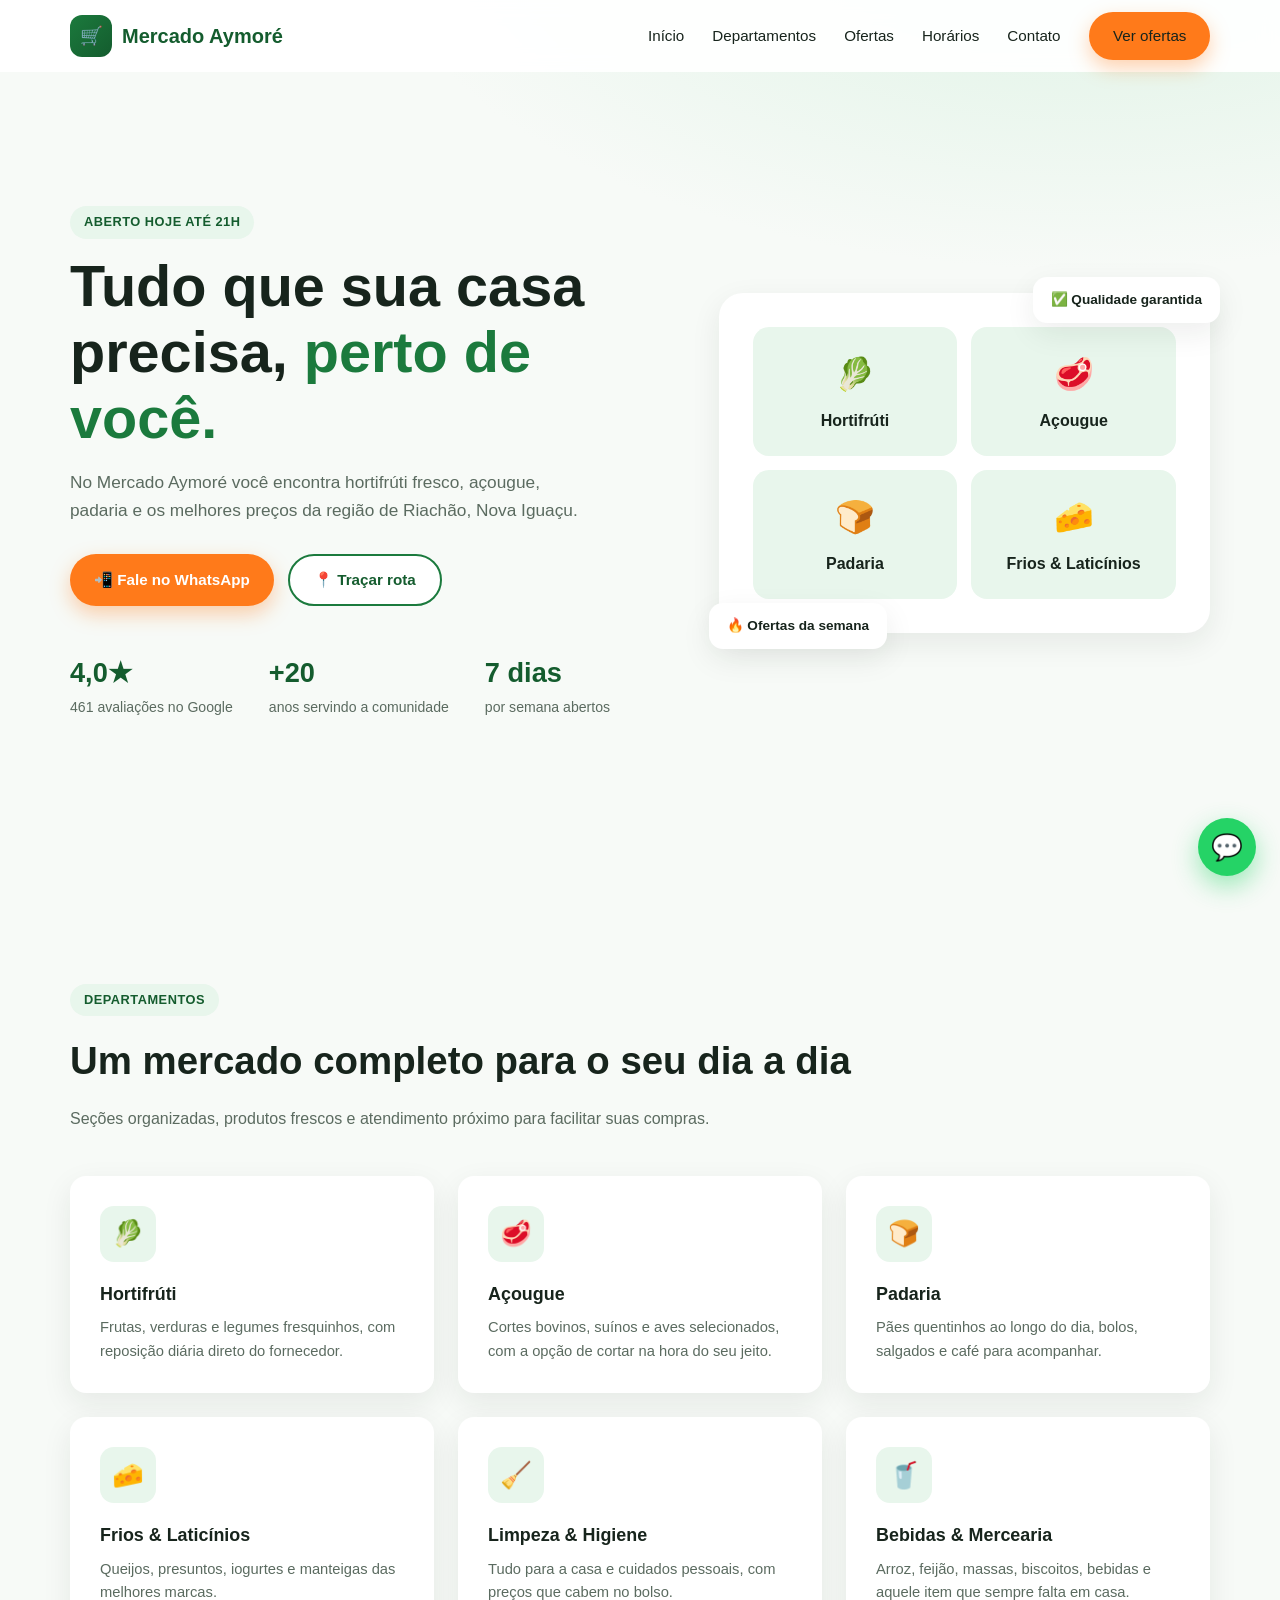
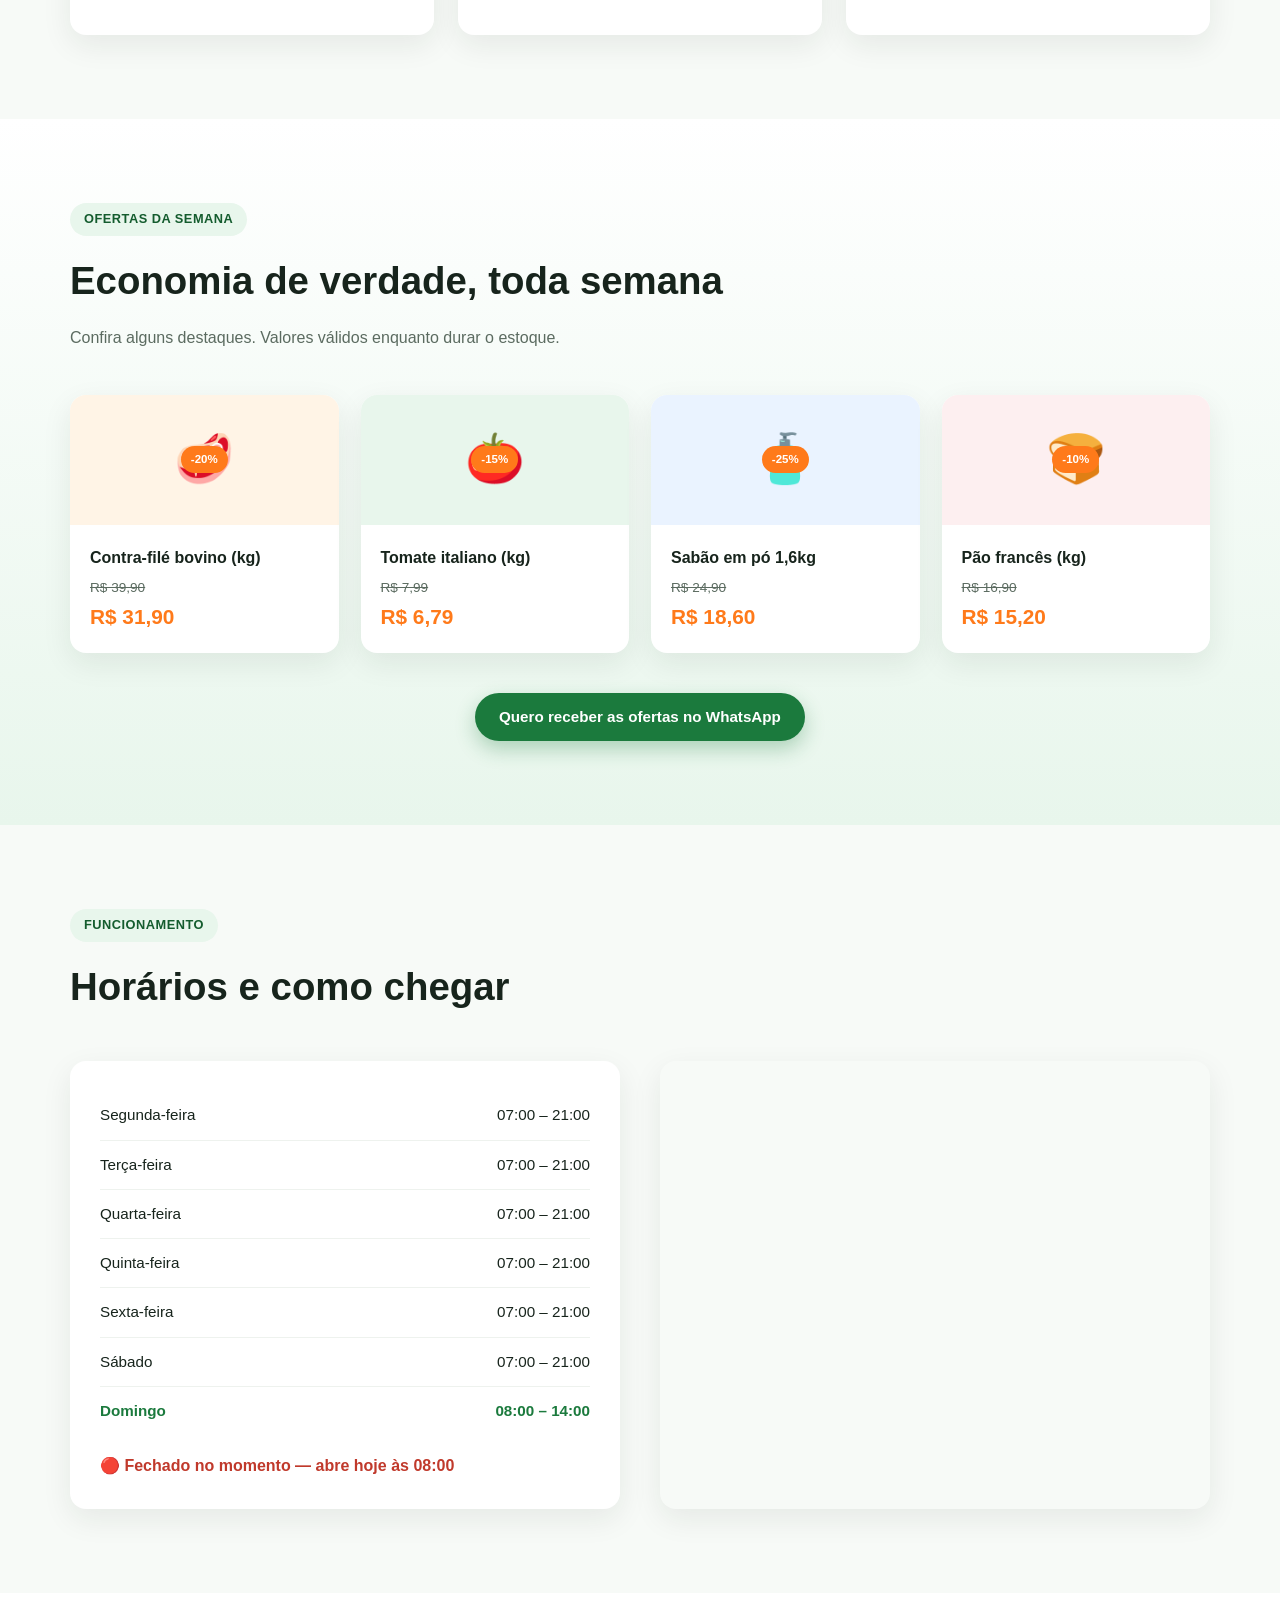
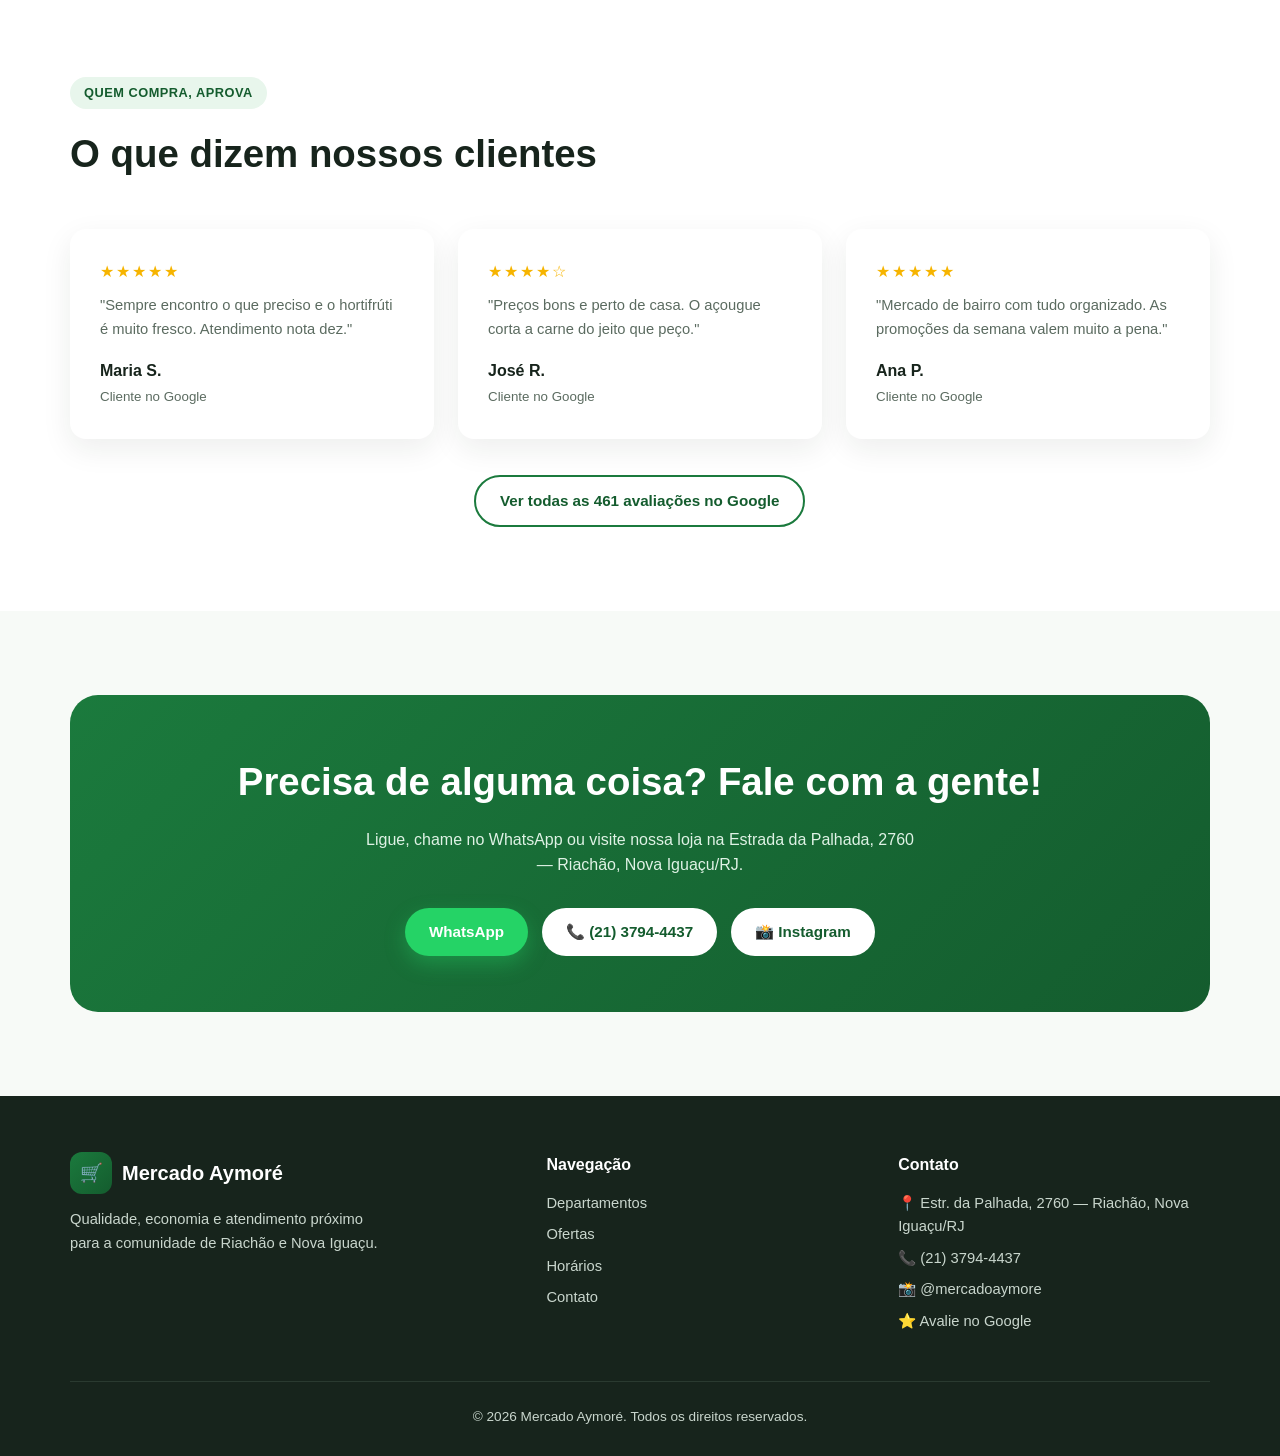
==== index.html @ 01524c61 "Add files via upload" ====
<!DOCTYPE html>
<html lang="pt-BR">
<head>
<meta charset="UTF-8">
<meta name="viewport" content="width=device-width, initial-scale=1.0">
<title>Mercado Aymoré — Qualidade e economia em Nova Iguaçu</title>
<meta name="description" content="Mercado Aymoré em Nova Iguaçu, RJ. Ofertas, hortifrúti fresco, açougue, padaria e muito mais. Estr. da Palhada, 2760 - Riachão.">

<style type="text/css">@font-face {font-family:'Poppins';font-style:normal;font-weight:400;src:url(/cf-fonts/s/poppins/5.2.7/devanagari/400/normal.woff2);unicode-range:U+0900-097F,U+1CD0-1CF9,U+200C-200D,U+20A8,U+20B9,U+20F0,U+25CC,U+A830-A839,U+A8E0-A8FF,U+11B00-11B09;font-display:swap;}@font-face {font-family:'Poppins';font-style:normal;font-weight:400;src:url(/cf-fonts/s/poppins/5.2.7/latin-ext/400/normal.woff2);unicode-range:U+0100-02BA,U+02BD-02C5,U+02C7-02CC,U+02CE-02D7,U+02DD-02FF,U+0304,U+0308,U+0329,U+1D00-1DBF,U+1E00-1E9F,U+1EF2-1EFF,U+2020,U+20A0-20AB,U+20AD-20C0,U+2113,U+2C60-2C7F,U+A720-A7FF;font-display:swap;}@font-face {font-family:'Poppins';font-style:normal;font-weight:400;src:url(/cf-fonts/s/poppins/5.2.7/latin/400/normal.woff2);unicode-range:U+0000-00FF,U+0131,U+0152-0153,U+02BB-02BC,U+02C6,U+02DA,U+02DC,U+0304,U+0308,U+0329,U+2000-206F,U+20AC,U+2122,U+2191,U+2193,U+2212,U+2215,U+FEFF,U+FFFD;font-display:swap;}@font-face {font-family:'Poppins';font-style:normal;font-weight:500;src:url(/cf-fonts/s/poppins/5.2.7/latin-ext/500/normal.woff2);unicode-range:U+0100-02BA,U+02BD-02C5,U+02C7-02CC,U+02CE-02D7,U+02DD-02FF,U+0304,U+0308,U+0329,U+1D00-1DBF,U+1E00-1E9F,U+1EF2-1EFF,U+2020,U+20A0-20AB,U+20AD-20C0,U+2113,U+2C60-2C7F,U+A720-A7FF;font-display:swap;}@font-face {font-family:'Poppins';font-style:normal;font-weight:500;src:url(/cf-fonts/s/poppins/5.2.7/devanagari/500/normal.woff2);unicode-range:U+0900-097F,U+1CD0-1CF9,U+200C-200D,U+20A8,U+20B9,U+20F0,U+25CC,U+A830-A839,U+A8E0-A8FF,U+11B00-11B09;font-display:swap;}@font-face {font-family:'Poppins';font-style:normal;font-weight:500;src:url(/cf-fonts/s/poppins/5.2.7/latin/500/normal.woff2);unicode-range:U+0000-00FF,U+0131,U+0152-0153,U+02BB-02BC,U+02C6,U+02DA,U+02DC,U+0304,U+0308,U+0329,U+2000-206F,U+20AC,U+2122,U+2191,U+2193,U+2212,U+2215,U+FEFF,U+FFFD;font-display:swap;}@font-face {font-family:'Poppins';font-style:normal;font-weight:600;src:url(/cf-fonts/s/poppins/5.2.7/devanagari/600/normal.woff2);unicode-range:U+0900-097F,U+1CD0-1CF9,U+200C-200D,U+20A8,U+20B9,U+20F0,U+25CC,U+A830-A839,U+A8E0-A8FF,U+11B00-11B09;font-display:swap;}@font-face {font-family:'Poppins';font-style:normal;font-weight:600;src:url(/cf-fonts/s/poppins/5.2.7/latin/600/normal.woff2);unicode-range:U+0000-00FF,U+0131,U+0152-0153,U+02BB-02BC,U+02C6,U+02DA,U+02DC,U+0304,U+0308,U+0329,U+2000-206F,U+20AC,U+2122,U+2191,U+2193,U+2212,U+2215,U+FEFF,U+FFFD;font-display:swap;}@font-face {font-family:'Poppins';font-style:normal;font-weight:600;src:url(/cf-fonts/s/poppins/5.2.7/latin-ext/600/normal.woff2);unicode-range:U+0100-02BA,U+02BD-02C5,U+02C7-02CC,U+02CE-02D7,U+02DD-02FF,U+0304,U+0308,U+0329,U+1D00-1DBF,U+1E00-1E9F,U+1EF2-1EFF,U+2020,U+20A0-20AB,U+20AD-20C0,U+2113,U+2C60-2C7F,U+A720-A7FF;font-display:swap;}@font-face {font-family:'Poppins';font-style:normal;font-weight:700;src:url(/cf-fonts/s/poppins/5.2.7/devanagari/700/normal.woff2);unicode-range:U+0900-097F,U+1CD0-1CF9,U+200C-200D,U+20A8,U+20B9,U+20F0,U+25CC,U+A830-A839,U+A8E0-A8FF,U+11B00-11B09;font-display:swap;}@font-face {font-family:'Poppins';font-style:normal;font-weight:700;src:url(/cf-fonts/s/poppins/5.2.7/latin/700/normal.woff2);unicode-range:U+0000-00FF,U+0131,U+0152-0153,U+02BB-02BC,U+02C6,U+02DA,U+02DC,U+0304,U+0308,U+0329,U+2000-206F,U+20AC,U+2122,U+2191,U+2193,U+2212,U+2215,U+FEFF,U+FFFD;font-display:swap;}@font-face {font-family:'Poppins';font-style:normal;font-weight:700;src:url(/cf-fonts/s/poppins/5.2.7/latin-ext/700/normal.woff2);unicode-range:U+0100-02BA,U+02BD-02C5,U+02C7-02CC,U+02CE-02D7,U+02DD-02FF,U+0304,U+0308,U+0329,U+1D00-1DBF,U+1E00-1E9F,U+1EF2-1EFF,U+2020,U+20A0-20AB,U+20AD-20C0,U+2113,U+2C60-2C7F,U+A720-A7FF;font-display:swap;}@font-face {font-family:'Poppins';font-style:normal;font-weight:800;src:url(/cf-fonts/s/poppins/5.2.7/latin-ext/800/normal.woff2);unicode-range:U+0100-02BA,U+02BD-02C5,U+02C7-02CC,U+02CE-02D7,U+02DD-02FF,U+0304,U+0308,U+0329,U+1D00-1DBF,U+1E00-1E9F,U+1EF2-1EFF,U+2020,U+20A0-20AB,U+20AD-20C0,U+2113,U+2C60-2C7F,U+A720-A7FF;font-display:swap;}@font-face {font-family:'Poppins';font-style:normal;font-weight:800;src:url(/cf-fonts/s/poppins/5.2.7/latin/800/normal.woff2);unicode-range:U+0000-00FF,U+0131,U+0152-0153,U+02BB-02BC,U+02C6,U+02DA,U+02DC,U+0304,U+0308,U+0329,U+2000-206F,U+20AC,U+2122,U+2191,U+2193,U+2212,U+2215,U+FEFF,U+FFFD;font-display:swap;}@font-face {font-family:'Poppins';font-style:normal;font-weight:800;src:url(/cf-fonts/s/poppins/5.2.7/devanagari/800/normal.woff2);unicode-range:U+0900-097F,U+1CD0-1CF9,U+200C-200D,U+20A8,U+20B9,U+20F0,U+25CC,U+A830-A839,U+A8E0-A8FF,U+11B00-11B09;font-display:swap;}</style>
<style>
:root{
  --green:#1b7a3d; --green-dark:#145c2e; --green-light:#e8f6ec;
  --orange:#ff7a1a; --dark:#17241c; --muted:#5b6b60; --bg:#f7faf7;
  --card:#ffffff; --radius:16px; --shadow:0 10px 30px rgba(23,36,28,.08);
}
*{margin:0;padding:0;box-sizing:border-box}
html{scroll-behavior:smooth}
body{font-family:'Poppins',sans-serif;background:var(--bg);color:var(--dark);line-height:1.6}
img{max-width:100%;display:block}
a{text-decoration:none;color:inherit}
.container{width:min(1140px,92%);margin:0 auto}
section{padding:84px 0}
.tag{display:inline-block;background:var(--green-light);color:var(--green-dark);font-weight:600;font-size:.8rem;letter-spacing:.5px;text-transform:uppercase;padding:6px 14px;border-radius:999px;margin-bottom:14px}
h2{font-size:clamp(1.7rem,3.2vw,2.4rem);font-weight:700;margin-bottom:14px}
.lead{color:var(--muted);max-width:640px}

/* ===== Header ===== */
header{position:fixed;inset:0 0 auto;z-index:100;background:rgba(255,255,255,.92);backdrop-filter:blur(10px);transition:box-shadow .3s}
header.scrolled{box-shadow:0 4px 20px rgba(0,0,0,.08)}
.nav{display:flex;align-items:center;justify-content:space-between;height:72px}
.logo{display:flex;align-items:center;gap:10px;font-weight:800;font-size:1.25rem;color:var(--green-dark)}
.logo .badge{width:42px;height:42px;border-radius:12px;background:linear-gradient(135deg,var(--green),var(--green-dark));display:grid;place-items:center;color:#fff;font-size:1.15rem}
.nav-links{display:flex;gap:28px;align-items:center}
.nav-links a{font-weight:500;color:var(--dark);position:relative;font-size:.95rem}
.nav-links a::after{content:'';position:absolute;left:0;bottom:-6px;width:0;height:2px;background:var(--orange);transition:width .3s}
.nav-links a:hover::after{width:100%}
.btn{display:inline-flex;align-items:center;gap:8px;padding:12px 24px;border-radius:999px;font-weight:600;font-size:.95rem;border:none;cursor:pointer;transition:transform .25s,box-shadow .25s;will-change:transform}
.btn:hover{transform:translateY(-2px)}
.btn:active{transform:translateY(0) scale(.97)}
.btn-primary{background:var(--orange);color:#fff;box-shadow:0 8px 20px rgba(255,122,26,.35)}
.btn-primary:hover{box-shadow:0 12px 26px rgba(255,122,26,.45)}
.btn-green{background:var(--green);color:#fff;box-shadow:0 8px 20px rgba(27,122,61,.3)}
.btn-outline{border:2px solid var(--green);color:var(--green-dark);background:#fff}
.menu-toggle{display:none;background:none;border:none;font-size:1.6rem;cursor:pointer;color:var(--green-dark)}

/* ===== Hero ===== */
.hero{min-height:100vh;display:flex;align-items:center;padding-top:110px;background:radial-gradient(1200px 600px at 85% -10%,#dcf2e3 0%,transparent 60%),var(--bg)}
.hero-grid{display:grid;grid-template-columns:1.1fr .9fr;gap:48px;align-items:center}
.hero h1{font-size:clamp(2.2rem,4.6vw,3.6rem);font-weight:800;line-height:1.15;margin-bottom:18px}
.hero h1 span{color:var(--green)}
.hero p{color:var(--muted);font-size:1.08rem;max-width:520px;margin-bottom:30px}
.hero-actions{display:flex;gap:14px;flex-wrap:wrap}
.hero-stats{display:flex;gap:36px;margin-top:44px;flex-wrap:wrap}
.stat strong{font-size:1.7rem;color:var(--green-dark);display:block}
.stat span{color:var(--muted);font-size:.88rem}
.hero-visual{position:relative}
.hero-card{background:var(--card);border-radius:24px;box-shadow:var(--shadow);padding:34px;animation:float 5s ease-in-out infinite}
.hero-card .mini-grid{display:grid;grid-template-columns:1fr 1fr;gap:14px}
.tile{border-radius:16px;padding:22px 18px;text-align:center;font-weight:600;background:var(--green-light)}
.tile .emoji{font-size:2rem;display:block;margin-bottom:8px}
.float-badge{position:absolute;background:#fff;border-radius:14px;box-shadow:var(--shadow);padding:12px 18px;font-weight:600;font-size:.85rem;display:flex;gap:8px;align-items:center}
.fb1{top:-16px;right:-10px;animation:float 6s ease-in-out infinite reverse}
.fb2{bottom:-16px;left:-10px;animation:float 7s ease-in-out infinite}
@keyframes float{0%,100%{transform:translateY(0)}50%{transform:translateY(-12px)}}

/* ===== Cards genéricos ===== */
.grid-3{display:grid;grid-template-columns:repeat(3,1fr);gap:24px;margin-top:44px}
.grid-4{display:grid;grid-template-columns:repeat(4,1fr);gap:22px;margin-top:44px}
.card{background:var(--card);border-radius:var(--radius);box-shadow:var(--shadow);padding:30px;transition:transform .3s,box-shadow .3s}
.card:hover{transform:translateY(-8px);box-shadow:0 18px 40px rgba(23,36,28,.12)}
.card .icon{width:56px;height:56px;border-radius:14px;background:var(--green-light);display:grid;place-items:center;font-size:1.6rem;margin-bottom:18px}
.card h3{font-size:1.12rem;margin-bottom:8px}
.card p{color:var(--muted);font-size:.92rem}

/* ===== Ofertas ===== */
.ofertas{background:linear-gradient(180deg,#fff, var(--green-light))}
.oferta-card{background:#fff;border-radius:var(--radius);box-shadow:var(--shadow);overflow:hidden;transition:transform .3s}
.oferta-card:hover{transform:translateY(-8px)}
.oferta-top{height:130px;display:grid;place-items:center;font-size:3rem}
.oferta-body{padding:20px}
.oferta-body h3{font-size:1rem;margin-bottom:4px}
.oferta-body .old{color:var(--muted);text-decoration:line-through;font-size:.85rem}
.oferta-body .new{color:var(--orange);font-weight:800;font-size:1.3rem}
.pill{position:absolute;margin:12px;background:var(--orange);color:#fff;font-size:.72rem;font-weight:700;padding:4px 10px;border-radius:999px}

/* ===== Horários / info ===== */
.info-wrap{display:grid;grid-template-columns:1fr 1fr;gap:40px;align-items:start;margin-top:44px}
.hours{background:var(--card);border-radius:var(--radius);box-shadow:var(--shadow);padding:30px}
.hours li{display:flex;justify-content:space-between;padding:12px 0;border-bottom:1px solid #eef2ee;list-style:none;font-size:.95rem}
.hours li:last-child{border:none}
.hours .today{color:var(--green);font-weight:700}
.map-box{border-radius:var(--radius);overflow:hidden;box-shadow:var(--shadow);height:100%;min-height:320px}
.map-box iframe{width:100%;height:100%;min-height:320px;border:0}

/* ===== Depoimentos ===== */
.stars{color:#f6b400;letter-spacing:2px}

/* ===== Contato / CTA ===== */
.cta{background:linear-gradient(135deg,var(--green),var(--green-dark));border-radius:28px;color:#fff;padding:56px 48px;text-align:center}
.cta h2{color:#fff}
.cta p{color:#dff2e5;max-width:560px;margin:0 auto 30px}
.contact-grid{display:flex;gap:14px;justify-content:center;flex-wrap:wrap}
.btn-white{background:#fff;color:var(--green-dark)}
.btn-wa{background:#25d366;color:#fff;box-shadow:0 8px 20px rgba(37,211,102,.35)}

/* ===== Footer ===== */
footer{background:var(--dark);color:#c9d6cd;padding:56px 0 28px}
.foot-grid{display:grid;grid-template-columns:1.4fr 1fr 1fr;gap:40px;margin-bottom:40px}
footer h4{color:#fff;margin-bottom:14px;font-size:1rem}
footer li{list-style:none;margin-bottom:8px;font-size:.92rem}
footer a:hover{color:#fff}
.copy{border-top:1px solid #2a3a30;padding-top:24px;text-align:center;font-size:.85rem}

/* ===== WhatsApp flutuante ===== */
.wa-float{position:fixed;bottom:24px;right:24px;width:58px;height:58px;border-radius:50%;background:#25d366;color:#fff;display:grid;place-items:center;font-size:1.6rem;box-shadow:0 10px 26px rgba(37,211,102,.45);z-index:90;transition:transform .25s}
.wa-float:hover{transform:scale(1.1)}

/* ===== Animações de entrada ===== */
.reveal{opacity:0;transform:translateY(30px);transition:opacity .7s ease,transform .7s ease}
.reveal.visible{opacity:1;transform:none}
.reveal[data-delay="1"]{transition-delay:.12s}
.reveal[data-delay="2"]{transition-delay:.24s}
.reveal[data-delay="3"]{transition-delay:.36s}

/* ===== Responsivo ===== */
@media(max-width:900px){
  .hero-grid,.info-wrap{grid-template-columns:1fr}
  .grid-3{grid-template-columns:1fr 1fr}
  .grid-4{grid-template-columns:1fr 1fr}
  .foot-grid{grid-template-columns:1fr}
  .nav-links{position:fixed;top:72px;right:0;flex-direction:column;background:#fff;width:min(300px,80%);padding:24px;gap:18px;box-shadow:var(--shadow);border-radius:0 0 0 18px;transform:translateX(110%);transition:transform .35s;align-items:flex-start}
  .nav-links.open{transform:none}
  .menu-toggle{display:block}
}
@media(max-width:560px){.grid-3,.grid-4{grid-template-columns:1fr}}
</style>
</head>
<body>

<!-- ===== Header ===== -->
<header id="header">
  <div class="container nav">
    <a class="logo" href="#inicio"><span class="badge">🛒</span> Mercado Aymoré</a>
    <nav class="nav-links" id="navLinks">
      <a href="#inicio">Início</a>
      <a href="#departamentos">Departamentos</a>
      <a href="#ofertas">Ofertas</a>
      <a href="#horarios">Horários</a>
      <a href="#contato">Contato</a>
      <a class="btn btn-primary" href="#ofertas">Ver ofertas</a>
    </nav>
    <button class="menu-toggle" id="menuToggle" aria-label="Abrir menu">☰</button>
  </div>
</header>

<!-- ===== Hero ===== -->
<section class="hero" id="inicio">
  <div class="container hero-grid">
    <div class="reveal visible">
      <span class="tag">Aberto hoje até 21h</span>
      <h1>Tudo que sua casa precisa, <span>perto de você.</span></h1>
      <p>No Mercado Aymoré você encontra hortifrúti fresco, açougue, padaria e os melhores preços da região de Riachão, Nova Iguaçu.</p>
      <div class="hero-actions">
        <a class="btn btn-primary" href="https://wa.me/552137944437" target="_blank" rel="noopener">📲 Fale no WhatsApp</a>
        <a class="btn btn-outline" href="https://www.google.com/maps/dir/?api=1&destination=Estrada+da+Palhada,+2760+-+Riachão,+Nova+Iguaçu+-+RJ" target="_blank" rel="noopener">📍 Traçar rota</a>
      </div>
      <div class="hero-stats">
        <div class="stat"><strong>4,0★</strong><span>461 avaliações no Google</span></div>
        <div class="stat"><strong>+20</strong><span>anos servindo a comunidade</span></div>
        <div class="stat"><strong>7 dias</strong><span>por semana abertos</span></div>
      </div>
    </div>
    <div class="hero-visual reveal visible" data-delay="1">
      <div class="hero-card">
        <div class="mini-grid">
          <div class="tile"><span class="emoji">🥬</span>Hortifrúti</div>
          <div class="tile"><span class="emoji">🥩</span>Açougue</div>
          <div class="tile"><span class="emoji">🍞</span>Padaria</div>
          <div class="tile"><span class="emoji">🧀</span>Frios &amp; Laticínios</div>
        </div>
      </div>
      <div class="float-badge fb1">✅ Qualidade garantida</div>
      <div class="float-badge fb2">🔥 Ofertas da semana</div>
    </div>
  </div>
</section>

<!-- ===== Departamentos ===== -->
<section id="departamentos">
  <div class="container">
    <div class="reveal">
      <span class="tag">Departamentos</span>
      <h2>Um mercado completo para o seu dia a dia</h2>
      <p class="lead">Seções organizadas, produtos frescos e atendimento próximo para facilitar suas compras.</p>
    </div>
    <div class="grid-3">
      <div class="card reveal"><div class="icon">🥬</div><h3>Hortifrúti</h3><p>Frutas, verduras e legumes fresquinhos, com reposição diária direto do fornecedor.</p></div>
      <div class="card reveal" data-delay="1"><div class="icon">🥩</div><h3>Açougue</h3><p>Cortes bovinos, suínos e aves selecionados, com a opção de cortar na hora do seu jeito.</p></div>
      <div class="card reveal" data-delay="2"><div class="icon">🍞</div><h3>Padaria</h3><p>Pães quentinhos ao longo do dia, bolos, salgados e café para acompanhar.</p></div>
      <div class="card reveal"><div class="icon">🧀</div><h3>Frios &amp; Laticínios</h3><p>Queijos, presuntos, iogurtes e manteigas das melhores marcas.</p></div>
      <div class="card reveal" data-delay="1"><div class="icon">🧹</div><h3>Limpeza &amp; Higiene</h3><p>Tudo para a casa e cuidados pessoais, com preços que cabem no bolso.</p></div>
      <div class="card reveal" data-delay="2"><div class="icon">🥤</div><h3>Bebidas &amp; Mercearia</h3><p>Arroz, feijão, massas, biscoitos, bebidas e aquele item que sempre falta em casa.</p></div>
    </div>
  </div>
</section>

<!-- ===== Ofertas ===== -->
<section class="ofertas" id="ofertas">
  <div class="container">
    <div class="reveal">
      <span class="tag">Ofertas da semana</span>
      <h2>Economia de verdade, toda semana</h2>
      <p class="lead">Confira alguns destaques. Valores válidos enquanto durar o estoque.</p>
    </div>
    <div class="grid-4">
      <div class="oferta-card reveal">
        <div class="oferta-top" style="background:#fff4e6"><span class="pill">-20%</span>🥩</div>
        <div class="oferta-body"><h3>Contra-filé bovino (kg)</h3><span class="old">R$ 39,90</span><br><span class="new">R$ 31,90</span></div>
      </div>
      <div class="oferta-card reveal" data-delay="1">
        <div class="oferta-top" style="background:#e8f6ec"><span class="pill">-15%</span>🍅</div>
        <div class="oferta-body"><h3>Tomate italiano (kg)</h3><span class="old">R$ 7,99</span><br><span class="new">R$ 6,79</span></div>
      </div>
      <div class="oferta-card reveal" data-delay="2">
        <div class="oferta-top" style="background:#eaf3ff"><span class="pill">-25%</span>🧴</div>
        <div class="oferta-body"><h3>Sabão em pó 1,6kg</h3><span class="old">R$ 24,90</span><br><span class="new">R$ 18,60</span></div>
      </div>
      <div class="oferta-card reveal" data-delay="3">
        <div class="oferta-top" style="background:#fdeff0"><span class="pill">-10%</span>🍞</div>
        <div class="oferta-body"><h3>Pão francês (kg)</h3><span class="old">R$ 16,90</span><br><span class="new">R$ 15,20</span></div>
      </div>
    </div>
    <div style="text-align:center;margin-top:40px" class="reveal">
      <a class="btn btn-green" href="https://wa.me/552137944437?text=Ol%C3%A1!%20Quero%20receber%20as%20ofertas%20da%20semana%20do%20Mercado%20Aymor%C3%A9." target="_blank" rel="noopener">Quero receber as ofertas no WhatsApp</a>
    </div>
  </div>
</section>

<!-- ===== Horários e localização ===== -->
<section id="horarios">
  <div class="container">
    <div class="reveal">
      <span class="tag">Funcionamento</span>
      <h2>Horários e como chegar</h2>
    </div>
    <div class="info-wrap">
      <div class="hours reveal">
        <ul id="hoursList">
          <li data-day="1"><span>Segunda-feira</span><span>07:00 – 21:00</span></li>
          <li data-day="2"><span>Terça-feira</span><span>07:00 – 21:00</span></li>
          <li data-day="3"><span>Quarta-feira</span><span>07:00 – 21:00</span></li>
          <li data-day="4"><span>Quinta-feira</span><span>07:00 – 21:00</span></li>
          <li data-day="5"><span>Sexta-feira</span><span>07:00 – 21:00</span></li>
          <li data-day="6"><span>Sábado</span><span>07:00 – 21:00</span></li>
          <li data-day="0"><span>Domingo</span><span>08:00 – 14:00</span></li>
        </ul>
        <p id="openStatus" style="margin-top:18px;font-weight:600"></p>
      </div>
      <div class="map-box reveal" data-delay="1">
        <iframe loading="lazy" referrerpolicy="no-referrer-when-downgrade"
          src="https://www.google.com/maps?q=Estrada+da+Palhada,+2760+-+Riach%C3%A3o,+Nova+Igua%C3%A7u+-+RJ,+26279-155&output=embed"
          title="Mapa do Mercado Aymoré" allowfullscreen></iframe>
      </div>
    </div>
  </div>
</section>

<!-- ===== Depoimentos ===== -->
<section style="background:#fff">
  <div class="container">
    <div class="reveal">
      <span class="tag">Quem compra, aprova</span>
      <h2>O que dizem nossos clientes</h2>
    </div>
    <div class="grid-3">
      <div class="card reveal"><div class="stars">★★★★★</div><p style="margin:10px 0 16px">"Sempre encontro o que preciso e o hortifrúti é muito fresco. Atendimento nota dez."</p><strong>Maria S.</strong><br><small style="color:var(--muted)">Cliente no Google</small></div>
      <div class="card reveal" data-delay="1"><div class="stars">★★★★☆</div><p style="margin:10px 0 16px">"Preços bons e perto de casa. O açougue corta a carne do jeito que peço."</p><strong>José R.</strong><br><small style="color:var(--muted)">Cliente no Google</small></div>
      <div class="card reveal" data-delay="2"><div class="stars">★★★★★</div><p style="margin:10px 0 16px">"Mercado de bairro com tudo organizado. As promoções da semana valem muito a pena."</p><strong>Ana P.</strong><br><small style="color:var(--muted)">Cliente no Google</small></div>
    </div>
    <div style="text-align:center;margin-top:36px" class="reveal">
      <a class="btn btn-outline" href="https://www.google.com/maps/search/?api=1&query=Mercado+Aymor%C3%A9+Nova+Igua%C3%A7u" target="_blank" rel="noopener">Ver todas as 461 avaliações no Google</a>
    </div>
  </div>
</section>

<!-- ===== Contato / CTA ===== -->
<section id="contato">
  <div class="container">
    <div class="cta reveal">
      <h2>Precisa de alguma coisa? Fale com a gente!</h2>
      <p>Ligue, chame no WhatsApp ou visite nossa loja na Estrada da Palhada, 2760 — Riachão, Nova Iguaçu/RJ.</p>
      <div class="contact-grid">
        <a class="btn btn-wa" href="https://wa.me/552137944437" target="_blank" rel="noopener">WhatsApp</a>
        <a class="btn btn-white" href="tel:+552137944437">📞 (21) 3794-4437</a>
        <a class="btn btn-white" href="https://www.instagram.com/mercadoaymore" target="_blank" rel="noopener">📸 Instagram</a>
      </div>
    </div>
  </div>
</section>

<!-- ===== Footer ===== -->
<footer>
  <div class="container">
    <div class="foot-grid">
      <div>
        <a class="logo" style="color:#fff" href="#inicio"><span class="badge">🛒</span> Mercado Aymoré</a>
        <p style="margin-top:14px;font-size:.92rem;max-width:320px">Qualidade, economia e atendimento próximo para a comunidade de Riachão e Nova Iguaçu.</p>
      </div>
      <div>
        <h4>Navegação</h4>
        <ul>
          <li><a href="#departamentos">Departamentos</a></li>
          <li><a href="#ofertas">Ofertas</a></li>
          <li><a href="#horarios">Horários</a></li>
          <li><a href="#contato">Contato</a></li>
        </ul>
      </div>
      <div>
        <h4>Contato</h4>
        <ul>
          <li>📍 Estr. da Palhada, 2760 — Riachão, Nova Iguaçu/RJ</li>
          <li>📞 <a href="tel:+552137944437">(21) 3794-4437</a></li>
          <li>📸 <a href="https://www.instagram.com/mercadoaymore" target="_blank" rel="noopener">@mercadoaymore</a></li>
          <li>⭐ <a href="https://www.google.com/maps/search/?api=1&query=Mercado+Aymor%C3%A9+Nova+Igua%C3%A7u" target="_blank" rel="noopener">Avalie no Google</a></li>
        </ul>
      </div>
    </div>
    <div class="copy">© <span id="year"></span> Mercado Aymoré. Todos os direitos reservados.</div>
  </div>
</footer>

<a class="wa-float" href="https://wa.me/552137944437" target="_blank" rel="noopener" aria-label="Falar no WhatsApp">💬</a>

<script>
// Ano atual no rodapé
document.getElementById('year').textContent = new Date().getFullYear();

// Sombra do header ao rolar
const header = document.getElementById('header');
addEventListener('scroll', () => header.classList.toggle('scrolled', scrollY > 10), {passive:true});

// Menu mobile
const toggle = document.getElementById('menuToggle');
const links = document.getElementById('navLinks');
toggle.addEventListener('click', () => {
  links.classList.toggle('open');
  toggle.textContent = links.classList.contains('open') ? '✕' : '☰';
});
links.querySelectorAll('a').forEach(a => a.addEventListener('click', () => {
  links.classList.remove('open'); toggle.textContent = '☰';
}));

// Animações de entrada (reveal on scroll)
const io = new IntersectionObserver(entries => {
  entries.forEach(e => { if (e.isIntersecting) { e.target.classList.add('visible'); io.unobserve(e.target); } });
}, {threshold:.12});
document.querySelectorAll('.reveal').forEach(el => io.observe(el));

// Destacar dia atual e status aberto/fechado
const now = new Date();
const day = now.getDay();
document.querySelectorAll('#hoursList li').forEach(li => {
  if (+li.dataset.day === day) li.classList.add('today');
});
const status = document.getElementById('openStatus');
const h = now.getHours() + now.getMinutes()/60;
const [open, close] = day === 0 ? [8, 14] : [7, 21];
if (h >= open && h < close) {
  status.innerHTML = '🟢 Aberto agora — fecha às ' + String(close).padStart(2,'0') + ':00';
  status.style.color = '#1b7a3d';
} else {
  status.innerHTML = '🔴 Fechado no momento — abre ' + (h < open ? 'hoje' : 'amanhã') + ' às ' + String(open).padStart(2,'0') + ':00';
  status.style.color = '#c0392b';
}
</script>
</body>
</html>
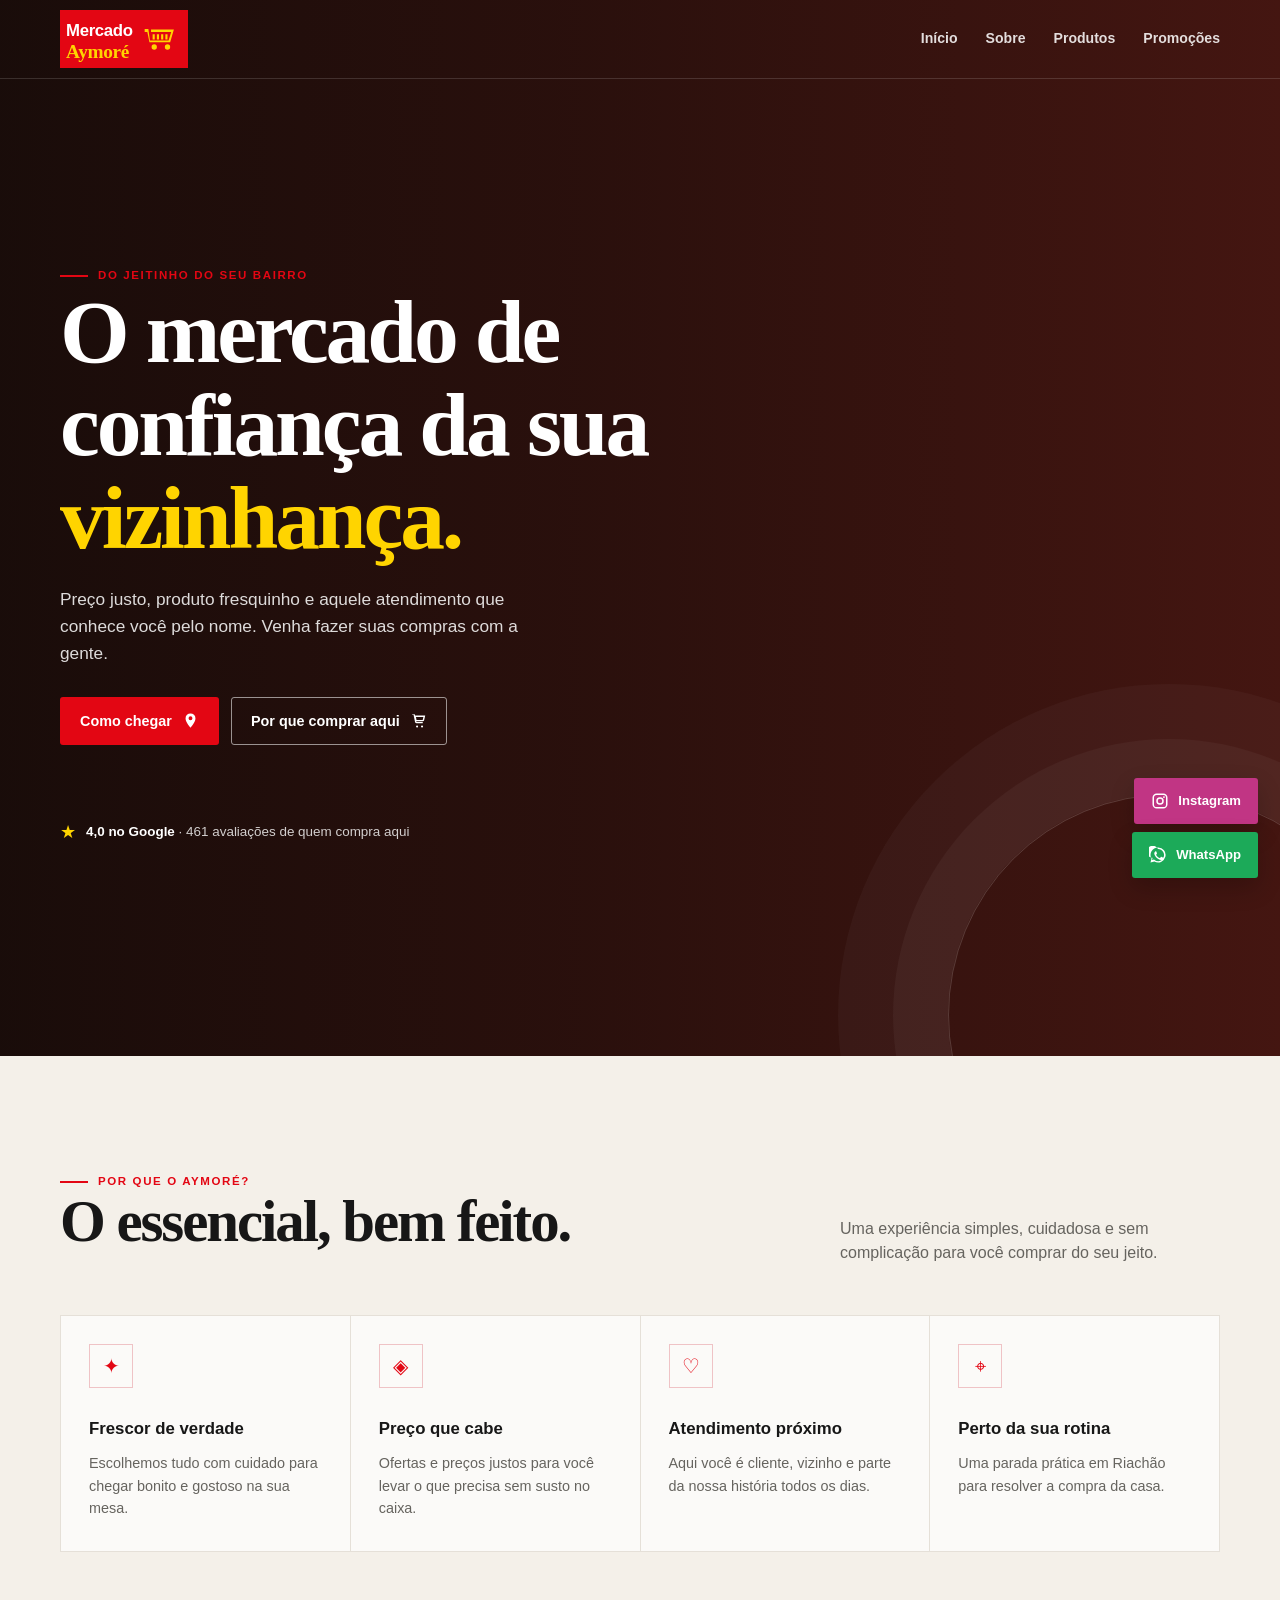
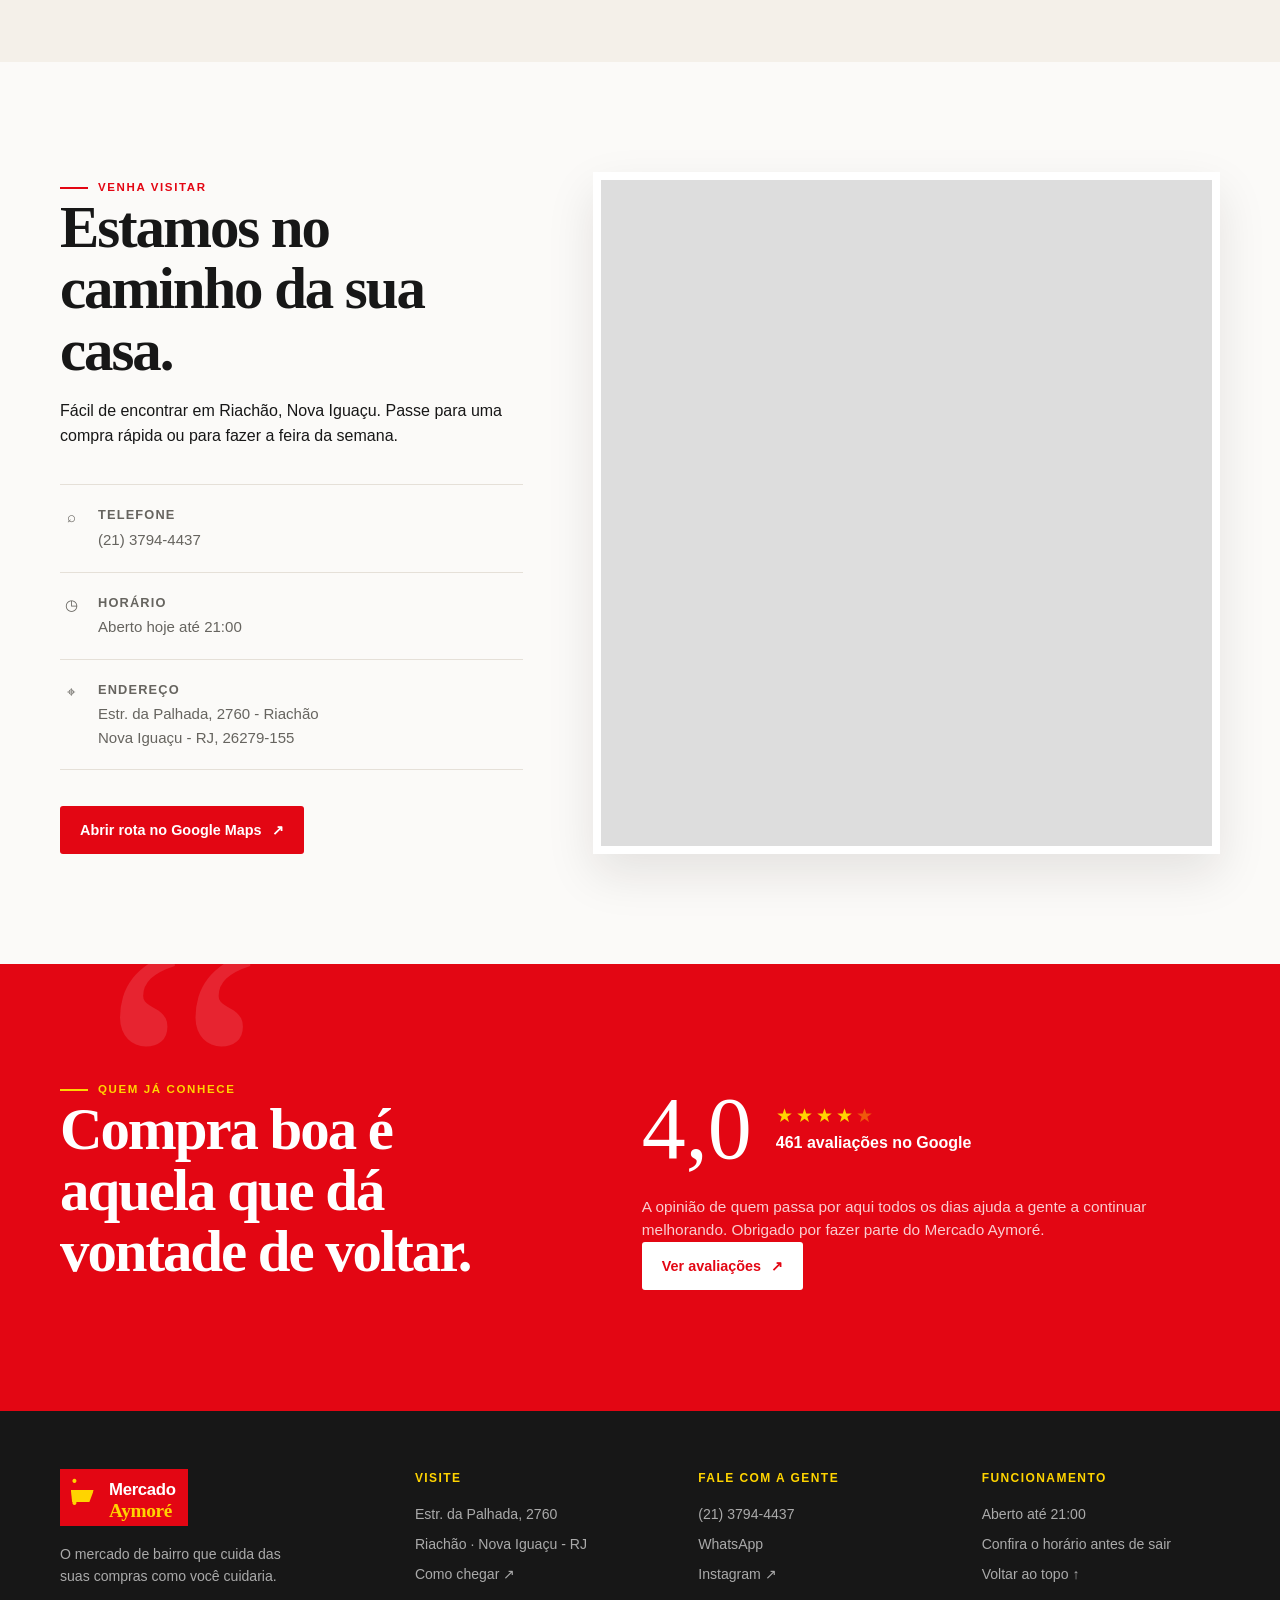
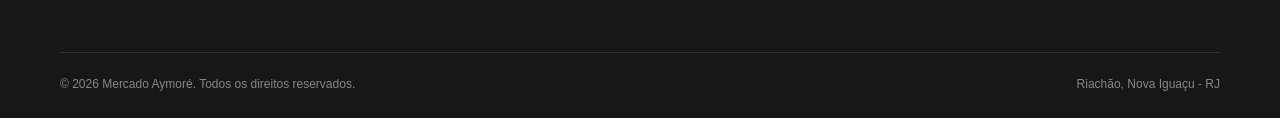
==== commit 5cad507c: "Add files via upload" ====
--- a/index.html
+++ b/index.html
@@ -1,377 +1,189 @@
-<!DOCTYPE html>
-<html lang="pt-BR">
-<head>
-<meta charset="UTF-8">
-<meta name="viewport" content="width=device-width, initial-scale=1.0">
-<title>Mercado Aymoré — Qualidade e economia em Nova Iguaçu</title>
-<meta name="description" content="Mercado Aymoré em Nova Iguaçu, RJ. Ofertas, hortifrúti fresco, açougue, padaria e muito mais. Estr. da Palhada, 2760 - Riachão.">
-
-<style type="text/css">@font-face {font-family:'Poppins';font-style:normal;font-weight:400;src:url(/cf-fonts/s/poppins/5.2.7/devanagari/400/normal.woff2);unicode-range:U+0900-097F,U+1CD0-1CF9,U+200C-200D,U+20A8,U+20B9,U+20F0,U+25CC,U+A830-A839,U+A8E0-A8FF,U+11B00-11B09;font-display:swap;}@font-face {font-family:'Poppins';font-style:normal;font-weight:400;src:url(/cf-fonts/s/poppins/5.2.7/latin-ext/400/normal.woff2);unicode-range:U+0100-02BA,U+02BD-02C5,U+02C7-02CC,U+02CE-02D7,U+02DD-02FF,U+0304,U+0308,U+0329,U+1D00-1DBF,U+1E00-1E9F,U+1EF2-1EFF,U+2020,U+20A0-20AB,U+20AD-20C0,U+2113,U+2C60-2C7F,U+A720-A7FF;font-display:swap;}@font-face {font-family:'Poppins';font-style:normal;font-weight:400;src:url(/cf-fonts/s/poppins/5.2.7/latin/400/normal.woff2);unicode-range:U+0000-00FF,U+0131,U+0152-0153,U+02BB-02BC,U+02C6,U+02DA,U+02DC,U+0304,U+0308,U+0329,U+2000-206F,U+20AC,U+2122,U+2191,U+2193,U+2212,U+2215,U+FEFF,U+FFFD;font-display:swap;}@font-face {font-family:'Poppins';font-style:normal;font-weight:500;src:url(/cf-fonts/s/poppins/5.2.7/latin-ext/500/normal.woff2);unicode-range:U+0100-02BA,U+02BD-02C5,U+02C7-02CC,U+02CE-02D7,U+02DD-02FF,U+0304,U+0308,U+0329,U+1D00-1DBF,U+1E00-1E9F,U+1EF2-1EFF,U+2020,U+20A0-20AB,U+20AD-20C0,U+2113,U+2C60-2C7F,U+A720-A7FF;font-display:swap;}@font-face {font-family:'Poppins';font-style:normal;font-weight:500;src:url(/cf-fonts/s/poppins/5.2.7/devanagari/500/normal.woff2);unicode-range:U+0900-097F,U+1CD0-1CF9,U+200C-200D,U+20A8,U+20B9,U+20F0,U+25CC,U+A830-A839,U+A8E0-A8FF,U+11B00-11B09;font-display:swap;}@font-face {font-family:'Poppins';font-style:normal;font-weight:500;src:url(/cf-fonts/s/poppins/5.2.7/latin/500/normal.woff2);unicode-range:U+0000-00FF,U+0131,U+0152-0153,U+02BB-02BC,U+02C6,U+02DA,U+02DC,U+0304,U+0308,U+0329,U+2000-206F,U+20AC,U+2122,U+2191,U+2193,U+2212,U+2215,U+FEFF,U+FFFD;font-display:swap;}@font-face {font-family:'Poppins';font-style:normal;font-weight:600;src:url(/cf-fonts/s/poppins/5.2.7/devanagari/600/normal.woff2);unicode-range:U+0900-097F,U+1CD0-1CF9,U+200C-200D,U+20A8,U+20B9,U+20F0,U+25CC,U+A830-A839,U+A8E0-A8FF,U+11B00-11B09;font-display:swap;}@font-face {font-family:'Poppins';font-style:normal;font-weight:600;src:url(/cf-fonts/s/poppins/5.2.7/latin/600/normal.woff2);unicode-range:U+0000-00FF,U+0131,U+0152-0153,U+02BB-02BC,U+02C6,U+02DA,U+02DC,U+0304,U+0308,U+0329,U+2000-206F,U+20AC,U+2122,U+2191,U+2193,U+2212,U+2215,U+FEFF,U+FFFD;font-display:swap;}@font-face {font-family:'Poppins';font-style:normal;font-weight:600;src:url(/cf-fonts/s/poppins/5.2.7/latin-ext/600/normal.woff2);unicode-range:U+0100-02BA,U+02BD-02C5,U+02C7-02CC,U+02CE-02D7,U+02DD-02FF,U+0304,U+0308,U+0329,U+1D00-1DBF,U+1E00-1E9F,U+1EF2-1EFF,U+2020,U+20A0-20AB,U+20AD-20C0,U+2113,U+2C60-2C7F,U+A720-A7FF;font-display:swap;}@font-face {font-family:'Poppins';font-style:normal;font-weight:700;src:url(/cf-fonts/s/poppins/5.2.7/devanagari/700/normal.woff2);unicode-range:U+0900-097F,U+1CD0-1CF9,U+200C-200D,U+20A8,U+20B9,U+20F0,U+25CC,U+A830-A839,U+A8E0-A8FF,U+11B00-11B09;font-display:swap;}@font-face {font-family:'Poppins';font-style:normal;font-weight:700;src:url(/cf-fonts/s/poppins/5.2.7/latin/700/normal.woff2);unicode-range:U+0000-00FF,U+0131,U+0152-0153,U+02BB-02BC,U+02C6,U+02DA,U+02DC,U+0304,U+0308,U+0329,U+2000-206F,U+20AC,U+2122,U+2191,U+2193,U+2212,U+2215,U+FEFF,U+FFFD;font-display:swap;}@font-face {font-family:'Poppins';font-style:normal;font-weight:700;src:url(/cf-fonts/s/poppins/5.2.7/latin-ext/700/normal.woff2);unicode-range:U+0100-02BA,U+02BD-02C5,U+02C7-02CC,U+02CE-02D7,U+02DD-02FF,U+0304,U+0308,U+0329,U+1D00-1DBF,U+1E00-1E9F,U+1EF2-1EFF,U+2020,U+20A0-20AB,U+20AD-20C0,U+2113,U+2C60-2C7F,U+A720-A7FF;font-display:swap;}@font-face {font-family:'Poppins';font-style:normal;font-weight:800;src:url(/cf-fonts/s/poppins/5.2.7/latin-ext/800/normal.woff2);unicode-range:U+0100-02BA,U+02BD-02C5,U+02C7-02CC,U+02CE-02D7,U+02DD-02FF,U+0304,U+0308,U+0329,U+1D00-1DBF,U+1E00-1E9F,U+1EF2-1EFF,U+2020,U+20A0-20AB,U+20AD-20C0,U+2113,U+2C60-2C7F,U+A720-A7FF;font-display:swap;}@font-face {font-family:'Poppins';font-style:normal;font-weight:800;src:url(/cf-fonts/s/poppins/5.2.7/latin/800/normal.woff2);unicode-range:U+0000-00FF,U+0131,U+0152-0153,U+02BB-02BC,U+02C6,U+02DA,U+02DC,U+0304,U+0308,U+0329,U+2000-206F,U+20AC,U+2122,U+2191,U+2193,U+2212,U+2215,U+FEFF,U+FFFD;font-display:swap;}@font-face {font-family:'Poppins';font-style:normal;font-weight:800;src:url(/cf-fonts/s/poppins/5.2.7/devanagari/800/normal.woff2);unicode-range:U+0900-097F,U+1CD0-1CF9,U+200C-200D,U+20A8,U+20B9,U+20F0,U+25CC,U+A830-A839,U+A8E0-A8FF,U+11B00-11B09;font-display:swap;}</style>
-<style>
-:root{
-  --green:#1b7a3d; --green-dark:#145c2e; --green-light:#e8f6ec;
-  --orange:#ff7a1a; --dark:#17241c; --muted:#5b6b60; --bg:#f7faf7;
-  --card:#ffffff; --radius:16px; --shadow:0 10px 30px rgba(23,36,28,.08);
-}
-*{margin:0;padding:0;box-sizing:border-box}
-html{scroll-behavior:smooth}
-body{font-family:'Poppins',sans-serif;background:var(--bg);color:var(--dark);line-height:1.6}
-img{max-width:100%;display:block}
-a{text-decoration:none;color:inherit}
-.container{width:min(1140px,92%);margin:0 auto}
-section{padding:84px 0}
-.tag{display:inline-block;background:var(--green-light);color:var(--green-dark);font-weight:600;font-size:.8rem;letter-spacing:.5px;text-transform:uppercase;padding:6px 14px;border-radius:999px;margin-bottom:14px}
-h2{font-size:clamp(1.7rem,3.2vw,2.4rem);font-weight:700;margin-bottom:14px}
-.lead{color:var(--muted);max-width:640px}
-
-/* ===== Header ===== */
-header{position:fixed;inset:0 0 auto;z-index:100;background:rgba(255,255,255,.92);backdrop-filter:blur(10px);transition:box-shadow .3s}
-header.scrolled{box-shadow:0 4px 20px rgba(0,0,0,.08)}
-.nav{display:flex;align-items:center;justify-content:space-between;height:72px}
-.logo{display:flex;align-items:center;gap:10px;font-weight:800;font-size:1.25rem;color:var(--green-dark)}
-.logo .badge{width:42px;height:42px;border-radius:12px;background:linear-gradient(135deg,var(--green),var(--green-dark));display:grid;place-items:center;color:#fff;font-size:1.15rem}
-.nav-links{display:flex;gap:28px;align-items:center}
-.nav-links a{font-weight:500;color:var(--dark);position:relative;font-size:.95rem}
-.nav-links a::after{content:'';position:absolute;left:0;bottom:-6px;width:0;height:2px;background:var(--orange);transition:width .3s}
-.nav-links a:hover::after{width:100%}
-.btn{display:inline-flex;align-items:center;gap:8px;padding:12px 24px;border-radius:999px;font-weight:600;font-size:.95rem;border:none;cursor:pointer;transition:transform .25s,box-shadow .25s;will-change:transform}
-.btn:hover{transform:translateY(-2px)}
-.btn:active{transform:translateY(0) scale(.97)}
-.btn-primary{background:var(--orange);color:#fff;box-shadow:0 8px 20px rgba(255,122,26,.35)}
-.btn-primary:hover{box-shadow:0 12px 26px rgba(255,122,26,.45)}
-.btn-green{background:var(--green);color:#fff;box-shadow:0 8px 20px rgba(27,122,61,.3)}
-.btn-outline{border:2px solid var(--green);color:var(--green-dark);background:#fff}
-.menu-toggle{display:none;background:none;border:none;font-size:1.6rem;cursor:pointer;color:var(--green-dark)}
-
-/* ===== Hero ===== */
-.hero{min-height:100vh;display:flex;align-items:center;padding-top:110px;background:radial-gradient(1200px 600px at 85% -10%,#dcf2e3 0%,transparent 60%),var(--bg)}
-.hero-grid{display:grid;grid-template-columns:1.1fr .9fr;gap:48px;align-items:center}
-.hero h1{font-size:clamp(2.2rem,4.6vw,3.6rem);font-weight:800;line-height:1.15;margin-bottom:18px}
-.hero h1 span{color:var(--green)}
-.hero p{color:var(--muted);font-size:1.08rem;max-width:520px;margin-bottom:30px}
-.hero-actions{display:flex;gap:14px;flex-wrap:wrap}
-.hero-stats{display:flex;gap:36px;margin-top:44px;flex-wrap:wrap}
-.stat strong{font-size:1.7rem;color:var(--green-dark);display:block}
-.stat span{color:var(--muted);font-size:.88rem}
-.hero-visual{position:relative}
-.hero-card{background:var(--card);border-radius:24px;box-shadow:var(--shadow);padding:34px;animation:float 5s ease-in-out infinite}
-.hero-card .mini-grid{display:grid;grid-template-columns:1fr 1fr;gap:14px}
-.tile{border-radius:16px;padding:22px 18px;text-align:center;font-weight:600;background:var(--green-light)}
-.tile .emoji{font-size:2rem;display:block;margin-bottom:8px}
-.float-badge{position:absolute;background:#fff;border-radius:14px;box-shadow:var(--shadow);padding:12px 18px;font-weight:600;font-size:.85rem;display:flex;gap:8px;align-items:center}
-.fb1{top:-16px;right:-10px;animation:float 6s ease-in-out infinite reverse}
-.fb2{bottom:-16px;left:-10px;animation:float 7s ease-in-out infinite}
-@keyframes float{0%,100%{transform:translateY(0)}50%{transform:translateY(-12px)}}
-
-/* ===== Cards genéricos ===== */
-.grid-3{display:grid;grid-template-columns:repeat(3,1fr);gap:24px;margin-top:44px}
-.grid-4{display:grid;grid-template-columns:repeat(4,1fr);gap:22px;margin-top:44px}
-.card{background:var(--card);border-radius:var(--radius);box-shadow:var(--shadow);padding:30px;transition:transform .3s,box-shadow .3s}
-.card:hover{transform:translateY(-8px);box-shadow:0 18px 40px rgba(23,36,28,.12)}
-.card .icon{width:56px;height:56px;border-radius:14px;background:var(--green-light);display:grid;place-items:center;font-size:1.6rem;margin-bottom:18px}
-.card h3{font-size:1.12rem;margin-bottom:8px}
-.card p{color:var(--muted);font-size:.92rem}
-
-/* ===== Ofertas ===== */
-.ofertas{background:linear-gradient(180deg,#fff, var(--green-light))}
-.oferta-card{background:#fff;border-radius:var(--radius);box-shadow:var(--shadow);overflow:hidden;transition:transform .3s}
-.oferta-card:hover{transform:translateY(-8px)}
-.oferta-top{height:130px;display:grid;place-items:center;font-size:3rem}
-.oferta-body{padding:20px}
-.oferta-body h3{font-size:1rem;margin-bottom:4px}
-.oferta-body .old{color:var(--muted);text-decoration:line-through;font-size:.85rem}
-.oferta-body .new{color:var(--orange);font-weight:800;font-size:1.3rem}
-.pill{position:absolute;margin:12px;background:var(--orange);color:#fff;font-size:.72rem;font-weight:700;padding:4px 10px;border-radius:999px}
-
-/* ===== Horários / info ===== */
-.info-wrap{display:grid;grid-template-columns:1fr 1fr;gap:40px;align-items:start;margin-top:44px}
-.hours{background:var(--card);border-radius:var(--radius);box-shadow:var(--shadow);padding:30px}
-.hours li{display:flex;justify-content:space-between;padding:12px 0;border-bottom:1px solid #eef2ee;list-style:none;font-size:.95rem}
-.hours li:last-child{border:none}
-.hours .today{color:var(--green);font-weight:700}
-.map-box{border-radius:var(--radius);overflow:hidden;box-shadow:var(--shadow);height:100%;min-height:320px}
-.map-box iframe{width:100%;height:100%;min-height:320px;border:0}
-
-/* ===== Depoimentos ===== */
-.stars{color:#f6b400;letter-spacing:2px}
-
-/* ===== Contato / CTA ===== */
-.cta{background:linear-gradient(135deg,var(--green),var(--green-dark));border-radius:28px;color:#fff;padding:56px 48px;text-align:center}
-.cta h2{color:#fff}
-.cta p{color:#dff2e5;max-width:560px;margin:0 auto 30px}
-.contact-grid{display:flex;gap:14px;justify-content:center;flex-wrap:wrap}
-.btn-white{background:#fff;color:var(--green-dark)}
-.btn-wa{background:#25d366;color:#fff;box-shadow:0 8px 20px rgba(37,211,102,.35)}
-
-/* ===== Footer ===== */
-footer{background:var(--dark);color:#c9d6cd;padding:56px 0 28px}
-.foot-grid{display:grid;grid-template-columns:1.4fr 1fr 1fr;gap:40px;margin-bottom:40px}
-footer h4{color:#fff;margin-bottom:14px;font-size:1rem}
-footer li{list-style:none;margin-bottom:8px;font-size:.92rem}
-footer a:hover{color:#fff}
-.copy{border-top:1px solid #2a3a30;padding-top:24px;text-align:center;font-size:.85rem}
-
-/* ===== WhatsApp flutuante ===== */
-.wa-float{position:fixed;bottom:24px;right:24px;width:58px;height:58px;border-radius:50%;background:#25d366;color:#fff;display:grid;place-items:center;font-size:1.6rem;box-shadow:0 10px 26px rgba(37,211,102,.45);z-index:90;transition:transform .25s}
-.wa-float:hover{transform:scale(1.1)}
-
-/* ===== Animações de entrada ===== */
-.reveal{opacity:0;transform:translateY(30px);transition:opacity .7s ease,transform .7s ease}
-.reveal.visible{opacity:1;transform:none}
-.reveal[data-delay="1"]{transition-delay:.12s}
-.reveal[data-delay="2"]{transition-delay:.24s}
-.reveal[data-delay="3"]{transition-delay:.36s}
-
-/* ===== Responsivo ===== */
-@media(max-width:900px){
-  .hero-grid,.info-wrap{grid-template-columns:1fr}
-  .grid-3{grid-template-columns:1fr 1fr}
-  .grid-4{grid-template-columns:1fr 1fr}
-  .foot-grid{grid-template-columns:1fr}
-  .nav-links{position:fixed;top:72px;right:0;flex-direction:column;background:#fff;width:min(300px,80%);padding:24px;gap:18px;box-shadow:var(--shadow);border-radius:0 0 0 18px;transform:translateX(110%);transition:transform .35s;align-items:flex-start}
-  .nav-links.open{transform:none}
-  .menu-toggle{display:block}
-}
-@media(max-width:560px){.grid-3,.grid-4{grid-template-columns:1fr}}
-</style>
-</head>
-<body>
-
-<!-- ===== Header ===== -->
-<header id="header">
-  <div class="container nav">
-    <a class="logo" href="#inicio"><span class="badge">🛒</span> Mercado Aymoré</a>
-    <nav class="nav-links" id="navLinks">
-      <a href="#inicio">Início</a>
-      <a href="#departamentos">Departamentos</a>
-      <a href="#ofertas">Ofertas</a>
-      <a href="#horarios">Horários</a>
-      <a href="#contato">Contato</a>
-      <a class="btn btn-primary" href="#ofertas">Ver ofertas</a>
-    </nav>
-    <button class="menu-toggle" id="menuToggle" aria-label="Abrir menu">☰</button>
-  </div>
-</header>
-
-<!-- ===== Hero ===== -->
-<section class="hero" id="inicio">
-  <div class="container hero-grid">
-    <div class="reveal visible">
-      <span class="tag">Aberto hoje até 21h</span>
-      <h1>Tudo que sua casa precisa, <span>perto de você.</span></h1>
-      <p>No Mercado Aymoré você encontra hortifrúti fresco, açougue, padaria e os melhores preços da região de Riachão, Nova Iguaçu.</p>
-      <div class="hero-actions">
-        <a class="btn btn-primary" href="https://wa.me/552137944437" target="_blank" rel="noopener">📲 Fale no WhatsApp</a>
-        <a class="btn btn-outline" href="https://www.google.com/maps/dir/?api=1&destination=Estrada+da+Palhada,+2760+-+Riachão,+Nova+Iguaçu+-+RJ" target="_blank" rel="noopener">📍 Traçar rota</a>
-      </div>
-      <div class="hero-stats">
-        <div class="stat"><strong>4,0★</strong><span>461 avaliações no Google</span></div>
-        <div class="stat"><strong>+20</strong><span>anos servindo a comunidade</span></div>
-        <div class="stat"><strong>7 dias</strong><span>por semana abertos</span></div>
-      </div>
-    </div>
-    <div class="hero-visual reveal visible" data-delay="1">
-      <div class="hero-card">
-        <div class="mini-grid">
-          <div class="tile"><span class="emoji">🥬</span>Hortifrúti</div>
-          <div class="tile"><span class="emoji">🥩</span>Açougue</div>
-          <div class="tile"><span class="emoji">🍞</span>Padaria</div>
-          <div class="tile"><span class="emoji">🧀</span>Frios &amp; Laticínios</div>
-        </div>
-      </div>
-      <div class="float-badge fb1">✅ Qualidade garantida</div>
-      <div class="float-badge fb2">🔥 Ofertas da semana</div>
-    </div>
-  </div>
-</section>
-
-<!-- ===== Departamentos ===== -->
-<section id="departamentos">
-  <div class="container">
-    <div class="reveal">
-      <span class="tag">Departamentos</span>
-      <h2>Um mercado completo para o seu dia a dia</h2>
-      <p class="lead">Seções organizadas, produtos frescos e atendimento próximo para facilitar suas compras.</p>
-    </div>
-    <div class="grid-3">
-      <div class="card reveal"><div class="icon">🥬</div><h3>Hortifrúti</h3><p>Frutas, verduras e legumes fresquinhos, com reposição diária direto do fornecedor.</p></div>
-      <div class="card reveal" data-delay="1"><div class="icon">🥩</div><h3>Açougue</h3><p>Cortes bovinos, suínos e aves selecionados, com a opção de cortar na hora do seu jeito.</p></div>
-      <div class="card reveal" data-delay="2"><div class="icon">🍞</div><h3>Padaria</h3><p>Pães quentinhos ao longo do dia, bolos, salgados e café para acompanhar.</p></div>
-      <div class="card reveal"><div class="icon">🧀</div><h3>Frios &amp; Laticínios</h3><p>Queijos, presuntos, iogurtes e manteigas das melhores marcas.</p></div>
-      <div class="card reveal" data-delay="1"><div class="icon">🧹</div><h3>Limpeza &amp; Higiene</h3><p>Tudo para a casa e cuidados pessoais, com preços que cabem no bolso.</p></div>
-      <div class="card reveal" data-delay="2"><div class="icon">🥤</div><h3>Bebidas &amp; Mercearia</h3><p>Arroz, feijão, massas, biscoitos, bebidas e aquele item que sempre falta em casa.</p></div>
-    </div>
-  </div>
-</section>
-
-<!-- ===== Ofertas ===== -->
-<section class="ofertas" id="ofertas">
-  <div class="container">
-    <div class="reveal">
-      <span class="tag">Ofertas da semana</span>
-      <h2>Economia de verdade, toda semana</h2>
-      <p class="lead">Confira alguns destaques. Valores válidos enquanto durar o estoque.</p>
-    </div>
-    <div class="grid-4">
-      <div class="oferta-card reveal">
-        <div class="oferta-top" style="background:#fff4e6"><span class="pill">-20%</span>🥩</div>
-        <div class="oferta-body"><h3>Contra-filé bovino (kg)</h3><span class="old">R$ 39,90</span><br><span class="new">R$ 31,90</span></div>
-      </div>
-      <div class="oferta-card reveal" data-delay="1">
-        <div class="oferta-top" style="background:#e8f6ec"><span class="pill">-15%</span>🍅</div>
-        <div class="oferta-body"><h3>Tomate italiano (kg)</h3><span class="old">R$ 7,99</span><br><span class="new">R$ 6,79</span></div>
-      </div>
-      <div class="oferta-card reveal" data-delay="2">
-        <div class="oferta-top" style="background:#eaf3ff"><span class="pill">-25%</span>🧴</div>
-        <div class="oferta-body"><h3>Sabão em pó 1,6kg</h3><span class="old">R$ 24,90</span><br><span class="new">R$ 18,60</span></div>
-      </div>
-      <div class="oferta-card reveal" data-delay="3">
-        <div class="oferta-top" style="background:#fdeff0"><span class="pill">-10%</span>🍞</div>
-        <div class="oferta-body"><h3>Pão francês (kg)</h3><span class="old">R$ 16,90</span><br><span class="new">R$ 15,20</span></div>
-      </div>
-    </div>
-    <div style="text-align:center;margin-top:40px" class="reveal">
-      <a class="btn btn-green" href="https://wa.me/552137944437?text=Ol%C3%A1!%20Quero%20receber%20as%20ofertas%20da%20semana%20do%20Mercado%20Aymor%C3%A9." target="_blank" rel="noopener">Quero receber as ofertas no WhatsApp</a>
-    </div>
-  </div>
-</section>
-
-<!-- ===== Horários e localização ===== -->
-<section id="horarios">
-  <div class="container">
-    <div class="reveal">
-      <span class="tag">Funcionamento</span>
-      <h2>Horários e como chegar</h2>
-    </div>
-    <div class="info-wrap">
-      <div class="hours reveal">
-        <ul id="hoursList">
-          <li data-day="1"><span>Segunda-feira</span><span>07:00 – 21:00</span></li>
-          <li data-day="2"><span>Terça-feira</span><span>07:00 – 21:00</span></li>
-          <li data-day="3"><span>Quarta-feira</span><span>07:00 – 21:00</span></li>
-          <li data-day="4"><span>Quinta-feira</span><span>07:00 – 21:00</span></li>
-          <li data-day="5"><span>Sexta-feira</span><span>07:00 – 21:00</span></li>
-          <li data-day="6"><span>Sábado</span><span>07:00 – 21:00</span></li>
-          <li data-day="0"><span>Domingo</span><span>08:00 – 14:00</span></li>
-        </ul>
-        <p id="openStatus" style="margin-top:18px;font-weight:600"></p>
-      </div>
-      <div class="map-box reveal" data-delay="1">
-        <iframe loading="lazy" referrerpolicy="no-referrer-when-downgrade"
-          src="https://www.google.com/maps?q=Estrada+da+Palhada,+2760+-+Riach%C3%A3o,+Nova+Igua%C3%A7u+-+RJ,+26279-155&output=embed"
-          title="Mapa do Mercado Aymoré" allowfullscreen></iframe>
-      </div>
-    </div>
-  </div>
-</section>
-
-<!-- ===== Depoimentos ===== -->
-<section style="background:#fff">
-  <div class="container">
-    <div class="reveal">
-      <span class="tag">Quem compra, aprova</span>
-      <h2>O que dizem nossos clientes</h2>
-    </div>
-    <div class="grid-3">
-      <div class="card reveal"><div class="stars">★★★★★</div><p style="margin:10px 0 16px">"Sempre encontro o que preciso e o hortifrúti é muito fresco. Atendimento nota dez."</p><strong>Maria S.</strong><br><small style="color:var(--muted)">Cliente no Google</small></div>
-      <div class="card reveal" data-delay="1"><div class="stars">★★★★☆</div><p style="margin:10px 0 16px">"Preços bons e perto de casa. O açougue corta a carne do jeito que peço."</p><strong>José R.</strong><br><small style="color:var(--muted)">Cliente no Google</small></div>
-      <div class="card reveal" data-delay="2"><div class="stars">★★★★★</div><p style="margin:10px 0 16px">"Mercado de bairro com tudo organizado. As promoções da semana valem muito a pena."</p><strong>Ana P.</strong><br><small style="color:var(--muted)">Cliente no Google</small></div>
-    </div>
-    <div style="text-align:center;margin-top:36px" class="reveal">
-      <a class="btn btn-outline" href="https://www.google.com/maps/search/?api=1&query=Mercado+Aymor%C3%A9+Nova+Igua%C3%A7u" target="_blank" rel="noopener">Ver todas as 461 avaliações no Google</a>
-    </div>
-  </div>
-</section>
-
-<!-- ===== Contato / CTA ===== -->
-<section id="contato">
-  <div class="container">
-    <div class="cta reveal">
-      <h2>Precisa de alguma coisa? Fale com a gente!</h2>
-      <p>Ligue, chame no WhatsApp ou visite nossa loja na Estrada da Palhada, 2760 — Riachão, Nova Iguaçu/RJ.</p>
-      <div class="contact-grid">
-        <a class="btn btn-wa" href="https://wa.me/552137944437" target="_blank" rel="noopener">WhatsApp</a>
-        <a class="btn btn-white" href="tel:+552137944437">📞 (21) 3794-4437</a>
-        <a class="btn btn-white" href="https://www.instagram.com/mercadoaymore" target="_blank" rel="noopener">📸 Instagram</a>
-      </div>
-    </div>
-  </div>
-</section>
-
-<!-- ===== Footer ===== -->
-<footer>
-  <div class="container">
-    <div class="foot-grid">
-      <div>
-        <a class="logo" style="color:#fff" href="#inicio"><span class="badge">🛒</span> Mercado Aymoré</a>
-        <p style="margin-top:14px;font-size:.92rem;max-width:320px">Qualidade, economia e atendimento próximo para a comunidade de Riachão e Nova Iguaçu.</p>
-      </div>
-      <div>
-        <h4>Navegação</h4>
-        <ul>
-          <li><a href="#departamentos">Departamentos</a></li>
-          <li><a href="#ofertas">Ofertas</a></li>
-          <li><a href="#horarios">Horários</a></li>
-          <li><a href="#contato">Contato</a></li>
-        </ul>
-      </div>
-      <div>
-        <h4>Contato</h4>
-        <ul>
-          <li>📍 Estr. da Palhada, 2760 — Riachão, Nova Iguaçu/RJ</li>
-          <li>📞 <a href="tel:+552137944437">(21) 3794-4437</a></li>
-          <li>📸 <a href="https://www.instagram.com/mercadoaymore" target="_blank" rel="noopener">@mercadoaymore</a></li>
-          <li>⭐ <a href="https://www.google.com/maps/search/?api=1&query=Mercado+Aymor%C3%A9+Nova+Igua%C3%A7u" target="_blank" rel="noopener">Avalie no Google</a></li>
-        </ul>
-      </div>
-    </div>
-    <div class="copy">© <span id="year"></span> Mercado Aymoré. Todos os direitos reservados.</div>
-  </div>
-</footer>
-
-<a class="wa-float" href="https://wa.me/552137944437" target="_blank" rel="noopener" aria-label="Falar no WhatsApp">💬</a>
-
-<script>
-// Ano atual no rodapé
-document.getElementById('year').textContent = new Date().getFullYear();
-
-// Sombra do header ao rolar
-const header = document.getElementById('header');
-addEventListener('scroll', () => header.classList.toggle('scrolled', scrollY > 10), {passive:true});
-
-// Menu mobile
-const toggle = document.getElementById('menuToggle');
-const links = document.getElementById('navLinks');
-toggle.addEventListener('click', () => {
-  links.classList.toggle('open');
-  toggle.textContent = links.classList.contains('open') ? '✕' : '☰';
-});
-links.querySelectorAll('a').forEach(a => a.addEventListener('click', () => {
-  links.classList.remove('open'); toggle.textContent = '☰';
-}));
-
-// Animações de entrada (reveal on scroll)
-const io = new IntersectionObserver(entries => {
-  entries.forEach(e => { if (e.isIntersecting) { e.target.classList.add('visible'); io.unobserve(e.target); } });
-}, {threshold:.12});
-document.querySelectorAll('.reveal').forEach(el => io.observe(el));
-
-// Destacar dia atual e status aberto/fechado
-const now = new Date();
-const day = now.getDay();
-document.querySelectorAll('#hoursList li').forEach(li => {
-  if (+li.dataset.day === day) li.classList.add('today');
-});
-const status = document.getElementById('openStatus');
-const h = now.getHours() + now.getMinutes()/60;
-const [open, close] = day === 0 ? [8, 14] : [7, 21];
-if (h >= open && h < close) {
-  status.innerHTML = '🟢 Aberto agora — fecha às ' + String(close).padStart(2,'0') + ':00';
-  status.style.color = '#1b7a3d';
-} else {
-  status.innerHTML = '🔴 Fechado no momento — abre ' + (h < open ? 'hoje' : 'amanhã') + ' às ' + String(open).padStart(2,'0') + ':00';
-  status.style.color = '#c0392b';
-}
-</script>
-</body>
-</html>
+<!doctype html>
+<html lang="pt-BR">
+<head>
+  <meta charset="utf-8">
+  <meta name="viewport" content="width=device-width, initial-scale=1">
+  <title>Mercado Aymoré | Seu mercado de bairro em Nova Iguaçu</title>
+  <meta name="description" content="No Mercado Aymoré você encontra preço justo, produtos frescos e atendimento próximo em Riachão, Nova Iguaçu.">
+  <meta name="theme-color" content="#e30613">
+  <meta property="og:title" content="Mercado Aymoré | Riachão, Nova Iguaçu">
+  <meta property="og:description" content="Preço justo, produto fresco e atendimento de confiança perto de você.">
+  <meta property="og:type" content="website">
+  <style>
+    :root {
+      --red: #e30613;
+      --red-deep: #b90410;
+      --ink: #171717;
+      --muted: #66645f;
+      --paper: #fbfaf8;
+      --warm: #f4f0e9;
+      --line: #e5e0d8;
+      --white: #fff;
+      --shadow: 0 20px 45px rgba(30, 23, 17, .1);
+    }
+    * { box-sizing: border-box; }
+    html { scroll-behavior: smooth; }
+    body { margin: 0; color: var(--ink); background: var(--paper); font-family: "DM Sans", sans-serif; line-height: 1.55; }
+    body.menu-open { overflow: hidden; }
+    a { color: inherit; text-decoration: none; }
+    button { font: inherit; }
+    .container { width: min(1160px, calc(100% - 40px)); margin: 0 auto; }
+    .eyebrow { display: inline-flex; align-items: center; gap: 10px; color: var(--red); font-size: .72rem; font-weight: 700; letter-spacing: .14em; text-transform: uppercase; }
+    .eyebrow::before { content: ""; width: 28px; height: 2px; background: currentColor; }
+    h1, h2, h3, p { margin-top: 0; }
+    h1, h2 { font-family: Fraunces, Georgia, serif; letter-spacing: -.035em; line-height: 1.04; }
+    h1 { max-width: 720px; margin-bottom: 22px; font-size: clamp(3rem, 7vw, 6.4rem); }
+    h2 { margin-bottom: 18px; font-size: clamp(2.35rem, 4.6vw, 4rem); }
+    .button { display: inline-flex; align-items: center; justify-content: center; gap: 10px; min-height: 48px; padding: 0 19px; border: 1px solid transparent; border-radius: 3px; font-weight: 700; font-size: .9rem; transition: transform .2s ease, background .2s ease, color .2s ease; }
+    .button:hover { transform: translateY(-2px); }
+    .button-red { background: var(--red); color: var(--white); }
+    .button-red:hover { background: var(--red-deep); }
+    .button-light { background: var(--white); color: var(--red); }
+    .button-outline { border-color: rgba(255,255,255,.55); color: var(--white); }
+    .button-outline:hover { background: var(--white); color: var(--ink); }
+    .button-quiet { border-color: var(--line); color: var(--ink); background: transparent; }
+    .button-quiet:hover { border-color: var(--red); color: var(--red); }
+    .site-header { position: fixed; z-index: 20; top: 0; left: 0; width: 100%; border-bottom: 1px solid rgba(255,255,255,.14); color: var(--white); transition: background .3s ease, box-shadow .3s ease, color .3s ease; }
+    .site-header.scrolled { background: rgba(255,255,255,.97); color: var(--ink); box-shadow: 0 4px 20px rgba(20,15,10,.08); border-color: var(--line); }
+    .nav-wrap { display: flex; align-items: center; justify-content: space-between; height: 78px; }
+    .brand { display: inline-flex; align-items: center; gap: 9px; padding: 8px 12px 8px 6px; background: var(--red); color: var(--white); font-weight: 700; font-size: 1.05rem; letter-spacing: -.02em; }
+    .brand-mark { position: relative; display: inline-block; width: 34px; height: 28px; color: #ffd400; }
+    .brand-mark::before { content: ""; position: absolute; left: 4px; top: 7px; width: 23px; height: 12px; background: currentColor; clip-path: polygon(0 0, 100% 0, 88% 100%, 13% 100%); transform: skew(-8deg); }
+    .brand-mark::after { content: "•  •"; position: absolute; left: 6px; bottom: -3px; color: currentColor; font-size: 14px; letter-spacing: 5px; }
+    .scrolled .brand-mark { color: var(--white); }
+    .brand-text em { display: block; color: #ffd400; font-family: Fraunces, Georgia, serif; font-size: 1.15em; font-style: normal; line-height: .8; }
+    .scrolled .brand-text em { color: #ffd400; }
+    .nav-links { display: flex; align-items: center; gap: 28px; font-size: .88rem; font-weight: 600; }
+    .nav-links a { opacity: .86; transition: opacity .2s ease, color .2s ease; }
+    .nav-links a:hover { opacity: 1; color: #ffd400; }
+    .scrolled .nav-links a:hover { color: var(--red); }
+    .header-contact { min-height: 40px; padding: 0 14px; font-size: .8rem; }
+    .menu-toggle { display: none; width: 42px; height: 42px; padding: 0; border: 0; background: transparent; color: currentColor; cursor: pointer; }
+    .menu-toggle span, .menu-toggle span::before, .menu-toggle span::after { display: block; width: 22px; height: 2px; margin: auto; background: currentColor; transition: transform .2s ease; }
+    .menu-toggle span { position: relative; }
+    .menu-toggle span::before, .menu-toggle span::after { content: ""; position: absolute; left: 0; }
+    .menu-toggle span::before { top: -7px; }.menu-toggle span::after { top: 7px; }
+    .hero { position: relative; min-height: min(790px, 90vh); display: flex; align-items: center; overflow: hidden; color: var(--white); background: #4a1712 url("https://images.unsplash.com/photo-1578916171728-46686eac8d58?auto=format&fit=crop&w=2000&q=82") center/cover; }
+    .hero::before { content: ""; position: absolute; inset: 0; background: linear-gradient(90deg, rgba(16,10,8,.84) 0%, rgba(16,10,8,.55) 46%, rgba(16,10,8,.1) 100%); }
+    .hero::after { content: ""; position: absolute; right: -110px; bottom: -180px; width: 440px; height: 440px; border: 1px solid rgba(255,255,255,.17); border-radius: 50%; box-shadow: 0 0 0 55px rgba(255,255,255,.04), 0 0 0 110px rgba(255,255,255,.03); }
+    .hero-content { position: relative; z-index: 1; padding: 150px 0 100px; }
+    .hero h1 span { color: #ffd400; }
+    .hero-copy { max-width: 500px; margin-bottom: 30px; color: rgba(255,255,255,.85); font-size: 1.08rem; }
+    .hero-actions { display: flex; flex-wrap: wrap; gap: 12px; }
+    .location-icon, .cart-icon { width: 17px; height: 17px; flex: 0 0 17px; fill: currentColor; }
+    .hero-note { display: flex; align-items: center; gap: 10px; margin-top: 74px; color: rgba(255,255,255,.8); font-size: .84rem; }
+    .hero-note strong { color: var(--white); }
+    .hero-note .star { color: #ffd400; font-size: 1.1rem; }
+    section { padding: 110px 0; }
+    .intro-grid { display: grid; grid-template-columns: .9fr 1.1fr; gap: 100px; align-items: center; }
+    .intro-grid p { max-width: 560px; color: var(--muted); font-size: 1.05rem; }
+    .intro-lead { color: var(--ink) !important; font-size: 1.3rem !important; line-height: 1.4; }
+    .red-rule { width: 60px; height: 4px; margin: 25px 0; background: var(--red); }
+    .detail-list { display: grid; grid-template-columns: 1fr 1fr; gap: 25px; margin-top: 34px; padding-top: 25px; border-top: 1px solid var(--line); }
+    .detail-list strong { display: block; margin-bottom: 3px; font-size: .9rem; }.detail-list span { color: var(--muted); font-size: .85rem; }
+    .band { background: var(--warm); }
+    .section-heading { display: flex; align-items: end; justify-content: space-between; gap: 35px; margin-bottom: 45px; }
+    .section-heading p { max-width: 380px; margin-bottom: 4px; color: var(--muted); }
+    .benefits-grid { display: grid; grid-template-columns: repeat(4, 1fr); gap: 1px; background: var(--line); border: 1px solid var(--line); }
+    .benefit { min-height: 235px; padding: 28px; background: var(--paper); transition: background .25s ease, transform .25s ease; }
+    .benefit:hover { position: relative; z-index: 1; background: var(--white); transform: translateY(-5px); box-shadow: var(--shadow); }
+    .benefit-icon { display: flex; align-items: center; justify-content: center; width: 44px; height: 44px; margin-bottom: 28px; border: 1px solid #efc3c6; color: var(--red); font-size: 1.25rem; }
+    .benefit h3 { margin-bottom: 10px; font-size: 1.05rem; }.benefit p { margin: 0; color: var(--muted); font-size: .9rem; }
+    .catalog-section { background: var(--white); }
+    .catalog-tabs { display: flex; gap: 10px; margin: 0 0 34px; padding-bottom: 14px; border-bottom: 1px solid var(--line); }
+    .catalog-tab { padding: 8px 0; border: 0; border-bottom: 2px solid transparent; background: transparent; color: var(--muted); font-weight: 700; cursor: pointer; }
+    .catalog-tab.active, .catalog-tab:hover { border-color: var(--red); color: var(--red); }
+    .catalog-space { display: grid; place-items: center; min-height: 220px; padding: 35px; border: 1px dashed #d9cfc2; background: var(--paper); text-align: center; }
+    .catalog-space strong { display: block; margin-bottom: 7px; font-family: Fraunces, Georgia, serif; font-size: 1.55rem; }
+    .catalog-space p { max-width: 420px; margin: 0; color: var(--muted); font-size: .9rem; }
+    .promotion-section { background: var(--warm); }
+    .promotion-space { display: grid; grid-template-columns: 1fr auto; align-items: center; gap: 30px; min-height: 210px; padding: 34px 40px; border-left: 5px solid var(--red); background: var(--white); box-shadow: 0 12px 28px rgba(30, 23, 17, .06); }
+    .promotion-space strong { display: block; margin-bottom: 7px; font-family: Fraunces, Georgia, serif; font-size: 1.7rem; }
+    .promotion-space p { max-width: 520px; margin: 0; color: var(--muted); }
+    .promotion-badge { display: grid; place-items: center; width: 112px; height: 112px; border-radius: 50%; background: var(--red); color: var(--white); font-size: .72rem; font-weight: 700; letter-spacing: .1em; text-align: center; text-transform: uppercase; }
+    .location-grid { display: grid; grid-template-columns: .85fr 1.15fr; gap: 70px; align-items: stretch; }
+    .contact-stack { display: grid; gap: 0; margin: 36px 0; border-top: 1px solid var(--line); }
+    .contact-row { display: flex; gap: 16px; padding: 20px 0; border-bottom: 1px solid var(--line); }.contact-row b { display: block; margin-bottom: 3px; font-size: .8rem; text-transform: uppercase; letter-spacing: .09em; }.contact-row span { color: var(--muted); font-size: .94rem; }.contact-icon { width: 22px; color: var(--red); font-size: 1.1rem; text-align: center; }
+    .map-frame { min-height: 440px; border: 8px solid var(--white); box-shadow: var(--shadow); background: #ddd; }.map-frame iframe { display: block; width: 100%; height: 100%; min-height: 424px; border: 0; filter: saturate(.75); }
+    .review-section { position: relative; overflow: hidden; background: var(--red); color: var(--white); }.review-section::before { content: "\201C"; position: absolute; top: -75px; left: 8%; color: rgba(255,255,255,.12); font-family: Georgia, serif; font-size: 23rem; line-height: 1; }.review-inner { position: relative; z-index: 1; display: grid; grid-template-columns: 1fr 1.2fr; gap: 100px; align-items: center; }.review-section .eyebrow { color: #ffd400; }.review-section h2 { max-width: 460px; }.review-main { display: flex; align-items: center; gap: 24px; }.rating-number { font-family: Fraunces, Georgia, serif; font-size: 5.5rem; line-height: 1; }.rating-stars { color: #ffd400; font-size: 1.2rem; letter-spacing: 3px; }.review-copy { margin: 22px 0 0; color: rgba(255,255,255,.8); font-size: .96rem; }
+    footer { padding: 58px 0 25px; background: #171717; color: #fff; }.footer-grid { display: grid; grid-template-columns: 1.3fr 1fr 1fr 1fr; gap: 45px; padding-bottom: 50px; }.footer-brand { margin-bottom: 18px; }.footer-about { max-width: 240px; color: #aaa; font-size: .88rem; }.footer-title { margin-bottom: 17px; color: #ffd400; font-size: .75rem; font-weight: 700; letter-spacing: .12em; text-transform: uppercase; }.footer-links { display: grid; gap: 8px; color: #aaa; font-size: .88rem; }.footer-links a:hover { color: #fff; }.copyright { display: flex; justify-content: space-between; gap: 20px; padding-top: 22px; border-top: 1px solid #333; color: #888; font-size: .75rem; }
+    .whatsapp-float, .instagram-float { position: fixed; z-index: 15; right: 22px; display: flex; align-items: center; gap: 9px; padding: 13px 17px; border-radius: 3px; color: #fff; box-shadow: 0 10px 25px rgba(0,0,0,.2); font-size: .82rem; font-weight: 700; transition: transform .2s ease; }.whatsapp-float { bottom: 22px; background: #1caa59; }.instagram-float { bottom: 76px; background: #c13584; }.whatsapp-float:hover, .instagram-float:hover { transform: translateY(-3px); }.social-icon { width: 18px; height: 18px; flex: 0 0 18px; fill: currentColor; }
+    :focus-visible { outline: 3px solid #ffd400; outline-offset: 3px; }
+    @media (max-width: 820px) {
+      .container { width: min(100% - 32px, 620px); }
+      .nav-wrap { height: 70px; }.header-contact { display: none; }.menu-toggle { display: block; }
+      .nav-links { position: fixed; inset: 70px 0 auto; display: grid; gap: 0; padding: 18px 16px 24px; background: var(--white); color: var(--ink); box-shadow: 0 15px 30px rgba(0,0,0,.12); transform: translateY(-130%); transition: transform .3s ease; }.nav-links.is-open { transform: translateY(0); }.nav-links a { padding: 14px; border-bottom: 1px solid var(--line); opacity: 1; }.nav-links .header-contact { display: inline-flex; margin: 15px 14px 0; color: var(--white); background: var(--red); }
+      .hero { min-height: 700px; background-position: 63% center; }.hero-content { padding: 145px 0 70px; }.hero-note { margin-top: 48px; }.intro-grid, .location-grid, .review-inner { grid-template-columns: 1fr; gap: 40px; }.benefits-grid { grid-template-columns: 1fr 1fr; }.section-heading { display: block; }.section-heading p { margin-top: 18px; }.map-frame { min-height: 330px; }.map-frame iframe { min-height: 314px; }.review-inner { gap: 30px; }.footer-grid { grid-template-columns: 1fr 1fr; }.footer-brand-col { grid-column: 1 / -1; }
+    }
+    @media (max-width: 480px) {
+      section { padding: 78px 0; }.hero h1 { font-size: 3.35rem; }.hero-copy { font-size: 1rem; }.hero-actions { display: grid; }.hero-actions .button { width: 100%; }.benefits-grid { grid-template-columns: 1fr; }.benefit { min-height: auto; }.detail-list { gap: 18px; }.review-main { align-items: flex-start; flex-direction: column; gap: 8px; }.rating-number { font-size: 4.6rem; }.footer-grid { grid-template-columns: 1fr; gap: 30px; }.footer-brand-col { grid-column: auto; }.copyright { display: block; }.copyright span { display: block; margin-top: 8px; }.whatsapp-float { right: 14px; bottom: 14px; }
+    }
+  </style>
+</head>
+<body>
+  <header class="site-header" id="site-header">
+    <div class="container nav-wrap">
+      <a class="brand" href="#inicio" aria-label="Mercado Aymoré, início">
+        <span class="brand-text">Mercado <em>Aymoré</em></span>
+        <svg class="brand-mark" viewBox="0 0 64 48" aria-hidden="true"><path fill="currentColor" d="M5 5h7l3 22h35l5-16H17V6h43l-7 24H14L10 11H5V5Zm15 10h4v10h-4V15Zm8 0h4v10h-4V15Zm8 0h4v10h-4V15Zm8 0h4v10h-4V15ZM23 34a5 5 0 1 0 0 10 5 5 0 0 0 0-10Zm25 0a5 5 0 1 0 0 10 5 5 0 0 0 0-10Z"/></svg>
+      </a>
+      <nav class="nav-links" id="nav-links" aria-label="Navegação principal">
+        <a href="#inicio">Início</a><a href="sobre.html">Sobre</a><a href="produtos.html">Produtos</a><a href="promocoes.html">Promoções</a>
+      </nav>
+      <button class="menu-toggle" id="menu-toggle" aria-label="Abrir menu" aria-expanded="false" aria-controls="nav-links"><span></span></button>
+    </div>
+  </header>
+
+  <main>
+    <section class="hero" id="inicio">
+      <div class="container hero-content">
+        <span class="eyebrow">Do jeitinho do seu bairro</span>
+        <h1>O mercado de confiança da sua <span>vizinhança.</span></h1>
+        <p class="hero-copy">Preço justo, produto fresquinho e aquele atendimento que conhece você pelo nome. Venha fazer suas compras com a gente.</p>
+        <div class="hero-actions"><a class="button button-red" href="#localizacao"><span>Como chegar</span><svg class="location-icon" viewBox="0 0 24 24" aria-hidden="true"><path d="M12 2a7 7 0 0 0-7 7c0 5.25 7 13 7 13s7-7.75 7-13a7 7 0 0 0-7-7Zm0 9.5A2.5 2.5 0 1 1 12 6a2.5 2.5 0 0 1 0 5.5Z"/></svg></a><a class="button button-outline" href="#diferenciais"><span>Por que comprar aqui</span><svg class="cart-icon" viewBox="0 0 24 24" aria-hidden="true"><path d="M3 4h2l2.1 10.1A2.4 2.4 0 0 0 9.45 16H18v-2H9.45a.4.4 0 0 1-.39-.32L8.8 13H18a2 2 0 0 0 1.94-1.52L21.5 5H7.1l-.42-2H3v1Zm5.4 3h10.54l-.95 3.99a.4.4 0 0 1-.39.31H9.23L8.4 7ZM10 19a1.5 1.5 0 1 0 0 3 1.5 1.5 0 0 0 0-3Zm7 0a1.5 1.5 0 1 0 0 3 1.5 1.5 0 0 0 0-3Z"/></svg></a></div>
+        <div class="hero-note"><span class="star" aria-hidden="true">★</span><span><strong>4,0 no Google</strong> · 461 avaliações de quem compra aqui</span></div>
+      </div>
+    </section>
+
+    <section class="band" id="diferenciais">
+      <div class="container"><div class="section-heading"><div><span class="eyebrow">Por que o Aymoré?</span><h2>O essencial, bem feito.</h2></div><p>Uma experiência simples, cuidadosa e sem complicação para você comprar do seu jeito.</p></div>
+        <div class="benefits-grid">
+          <article class="benefit"><div class="benefit-icon" aria-hidden="true">✦</div><h3>Frescor de verdade</h3><p>Escolhemos tudo com cuidado para chegar bonito e gostoso na sua mesa.</p></article>
+          <article class="benefit"><div class="benefit-icon" aria-hidden="true">◈</div><h3>Preço que cabe</h3><p>Ofertas e preços justos para você levar o que precisa sem susto no caixa.</p></article>
+          <article class="benefit"><div class="benefit-icon" aria-hidden="true">♡</div><h3>Atendimento próximo</h3><p>Aqui você é cliente, vizinho e parte da nossa história todos os dias.</p></article>
+          <article class="benefit"><div class="benefit-icon" aria-hidden="true">⌖</div><h3>Perto da sua rotina</h3><p>Uma parada prática em Riachão para resolver a compra da casa.</p></article>
+        </div>
+      </div>
+    </section>
+
+    <section id="localizacao">
+      <div class="container location-grid"><div><span class="eyebrow">Venha visitar</span><h2>Estamos no caminho da sua casa.</h2><p>Fácil de encontrar em Riachão, Nova Iguaçu. Passe para uma compra rápida ou para fazer a feira da semana.</p>
+        <div class="contact-stack"><a class="contact-row" href="tel:+552137944437"><span class="contact-icon" aria-hidden="true">⌕</span><span><b>Telefone</b><span>(21) 3794-4437</span></span></a><div class="contact-row"><span class="contact-icon" aria-hidden="true">◷</span><span><b>Horário</b><span>Aberto hoje até 21:00</span></span></div><div class="contact-row"><span class="contact-icon" aria-hidden="true">⌖</span><span><b>Endereço</b><span>Estr. da Palhada, 2760 - Riachão<br>Nova Iguaçu - RJ, 26279-155</span></span></div></div>
+        <a class="button button-red" href="https://www.google.com/maps/dir/?api=1&destination=Estrada+da+Palhada%2C+2760%2C+Nova+Igua%C3%A7u%2C+RJ" target="_blank" rel="noopener">Abrir rota no Google Maps <span aria-hidden="true">↗</span></a>
+      </div><div class="map-frame"><iframe title="Mapa do Mercado Aymoré" loading="lazy" src="https://www.google.com/maps?q=Mercado+Aymore,+Estrada+da+Palhada,+2760,+Nova+Iguacu,+RJ&output=embed"></iframe></div></div>
+    </section>
+
+    <section class="review-section"><div class="container review-inner"><div><span class="eyebrow">Quem já conhece</span><h2>Compra boa é aquela que dá vontade de voltar.</h2></div><div><div class="review-main"><span class="rating-number">4,0</span><div><div class="rating-stars" aria-label="4 de 5 estrelas">★★★★<span style="opacity:.4">★</span></div><strong>461 avaliações no Google</strong></div></div><p class="review-copy">A opinião de quem passa por aqui todos os dias ajuda a gente a continuar melhorando. Obrigado por fazer parte do Mercado Aymoré.</p><a class="button button-light" href="https://www.google.com/search?q=Mercado+Aymor%C3%A9+Nova+Igua%C3%A7u" target="_blank" rel="noopener">Ver avaliações <span aria-hidden="true">↗</span></a></div></div></section>
+  </main>
+
+  <footer id="contato"><div class="container"><div class="footer-grid"><div class="footer-brand-col"><a class="brand footer-brand" href="#inicio"><span class="brand-mark" aria-hidden="true"></span><span class="brand-text">Mercado <em>Aymoré</em></span></a><p class="footer-about">O mercado de bairro que cuida das suas compras como você cuidaria.</p></div><div><div class="footer-title">Visite</div><div class="footer-links"><span>Estr. da Palhada, 2760</span><span>Riachão · Nova Iguaçu - RJ</span><a href="https://www.google.com/maps/dir/?api=1&destination=Estrada+da+Palhada%2C+2760%2C+Nova+Igua%C3%A7u%2C+RJ" target="_blank" rel="noopener">Como chegar ↗</a></div></div><div><div class="footer-title">Fale com a gente</div><div class="footer-links"><a href="tel:+552137944437">(21) 3794-4437</a><a data-whatsapp href="https://wa.me/552137944437?text=Ol%C3%A1%2C%20vim%20pelo%20site%20do%20Mercado%20Aymor%C3%A9" target="_blank" rel="noopener">WhatsApp</a><a href="https://www.instagram.com/mercadoaymore" target="_blank" rel="noopener">Instagram ↗</a></div></div><div><div class="footer-title">Funcionamento</div><div class="footer-links"><span>Aberto até 21:00</span><span>Confira o horário antes de sair</span><a href="#inicio">Voltar ao topo ↑</a></div></div></div><div class="copyright"><span>© 2026 Mercado Aymoré. Todos os direitos reservados.</span><span>Riachão, Nova Iguaçu - RJ</span></div></div></footer>
+  <a class="instagram-float" href="https://www.instagram.com/mercadoaymore" target="_blank" rel="noopener" aria-label="Acessar o Instagram do Mercado Aymoré"><svg class="social-icon" viewBox="0 0 24 24" aria-hidden="true"><path d="M7.5 2h9A5.5 5.5 0 0 1 22 7.5v9a5.5 5.5 0 0 1-5.5 5.5h-9A5.5 5.5 0 0 1 2 16.5v-9A5.5 5.5 0 0 1 7.5 2Zm0 2A3.5 3.5 0 0 0 4 7.5v9A3.5 3.5 0 0 0 7.5 20h9a3.5 3.5 0 0 0 3.5-3.5v-9A3.5 3.5 0 0 0 16.5 4h-9Zm9.75 1.5a1.25 1.25 0 1 1 0 2.5 1.25 1.25 0 0 1 0-2.5ZM12 7a5 5 0 1 1 0 10 5 5 0 0 1 0-10Zm0 2a3 3 0 1 0 0 6 3 3 0 0 0 0-6Z"/></svg><span>Instagram</span></a><a class="whatsapp-float" data-whatsapp href="https://wa.me/552137944437?text=Ol%C3%A1%2C%20vim%20pelo%20site%20do%20Mercado%20Aymor%C3%A9" target="_blank" rel="noopener" aria-label="Falar com o Mercado Aymoré pelo WhatsApp"><svg class="social-icon" viewBox="0 0 24 24" aria-hidden="true"><path d="M12 2a10 10 0 0 0-8.66 15L2 22l5.18-1.31A10 10 0 1 0 12 2Zm0 2a8 8 0 0 1 6.93 12L18.2 17.1l.23.36A8 8 0 0 1 7.07 18.2l-.36-.23-2.67.68.7-2.6-.25-.38A8 8 0 1 1 12 4Zm-3.1 3.2c-.2 0-.52.08-.8.39-.28.3-1.08 1.05-1.08 2.57s1.1 2.98 1.25 3.19c.15.2 2.14 3.42 5.26 4.65 2.6 1.03 3.13.83 3.69.78.56-.05 1.8-.74 2.05-1.46.25-.72.25-1.33.17-1.46-.08-.13-.3-.2-.64-.37-.33-.17-1.98-.98-2.28-1.09-.3-.12-.52-.17-.74.17-.22.33-.85 1.09-1.04 1.31-.19.22-.38.25-.7.08-.33-.17-1.38-.51-2.63-1.63-.97-.87-1.62-1.94-1.81-2.27-.19-.33-.02-.52.14-.69.14-.14.33-.38.5-.57.16-.2.22-.33.33-.55.11-.22.06-.42-.03-.59-.08-.17-.74-1.83-1.01-2.5-.27-.65-.54-.56-.74-.56Z"/></svg><span>WhatsApp</span></a>
+  <script>
+    const header = document.querySelector('#site-header');
+    const menuToggle = document.querySelector('#menu-toggle');
+    const navLinks = document.querySelector('#nav-links');
+    const setHeaderState = () => header.classList.toggle('scrolled', window.scrollY > 25);
+    setHeaderState();
+    window.addEventListener('scroll', setHeaderState, { passive: true });
+    menuToggle.addEventListener('click', () => {
+      const isOpen = navLinks.classList.toggle('is-open');
+      document.body.classList.toggle('menu-open', isOpen);
+      menuToggle.setAttribute('aria-expanded', String(isOpen));
+      menuToggle.setAttribute('aria-label', isOpen ? 'Fechar menu' : 'Abrir menu');
+    });
+    navLinks.querySelectorAll('a').forEach(link => link.addEventListener('click', () => {
+      navLinks.classList.remove('is-open'); document.body.classList.remove('menu-open'); menuToggle.setAttribute('aria-expanded', 'false'); menuToggle.setAttribute('aria-label', 'Abrir menu');
+    }));
+  </script>
+</body>
+</html>
